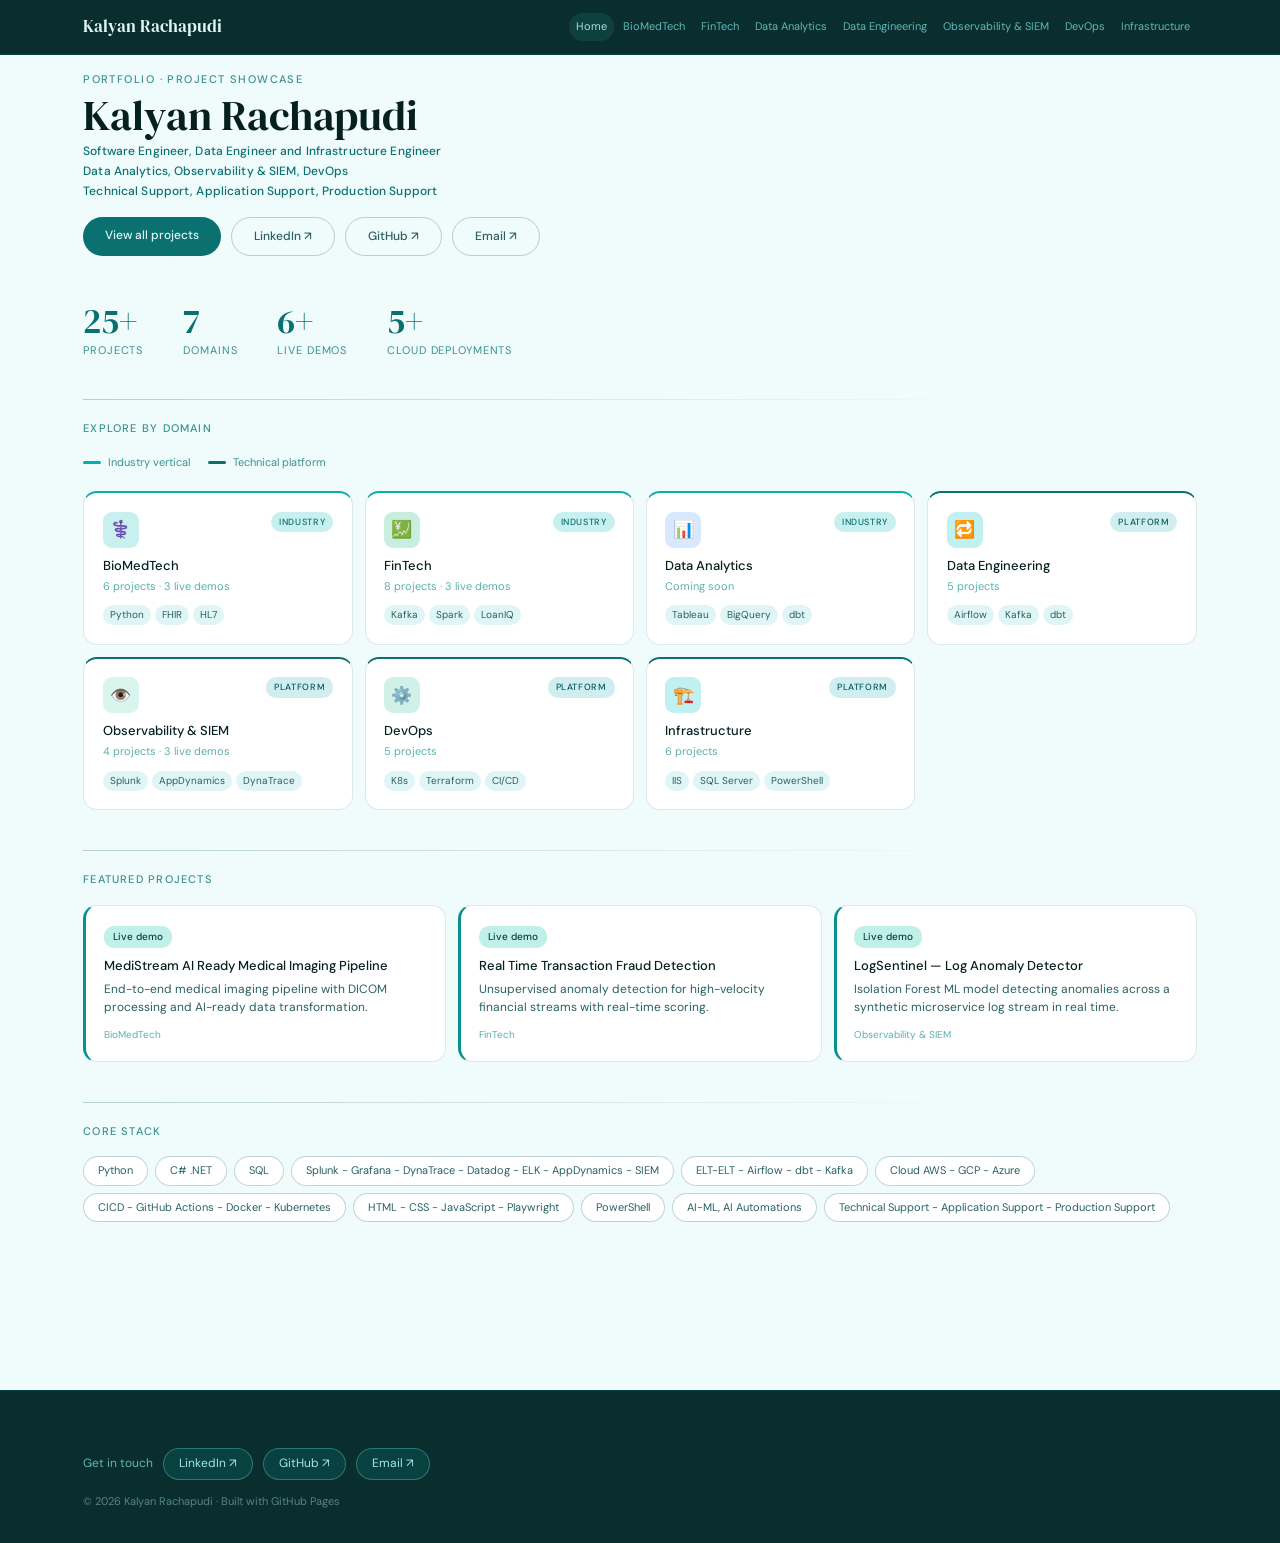
==== index.html @ 125d91e9 "ELT-ETL" ====
<!DOCTYPE html>
<html lang="en">
<head>
  <!-- Google tag (gtag.js) -->
  <script async src="https://www.googletagmanager.com/gtag/js?id=G-5QKVQ3EG20"></script>
  <script>
    window.dataLayer = window.dataLayer || [];
    function gtag(){dataLayer.push(arguments);}
    gtag('js', new Date());
    gtag('config', 'G-5QKVQ3EG20');
  </script>
  <meta charset="UTF-8" />
  <meta name="viewport" content="width=device-width, initial-scale=1.0" />
  <title>Kalyan Rachapudi — Project Portfolio</title>
  <link rel="preconnect" href="https://fonts.googleapis.com" />
  <link rel="preconnect" href="https://fonts.gstatic.com" crossorigin />
  <link rel="stylesheet" href="https://fonts.googleapis.com/css2?family=DM+Serif+Display:ital@0;1&family=DM+Sans:opsz,wght@9..40,300;9..40,400;9..40,500&display=swap" />
  <link rel="stylesheet" href="style.css" />
  <style>
    /* 7-card grid: 3 top row, 4 bottom — or auto-fit for responsiveness */
    .domains-grid {
      grid-template-columns: repeat(4, 1fr);
    }
    @media (max-width: 860px) {
      .domains-grid { grid-template-columns: repeat(2, 1fr); }
    }
    @media (max-width: 480px) {
      .domains-grid { grid-template-columns: 1fr; }
    }
  </style>
</head>
<body>

<script src="nav.js"></script>

<main class="page">
<div class="container">

  <!-- HERO -->
  <section class="hero">
    <p class="eyebrow">Portfolio · Project Showcase</p>
    <h1 class="hero-name">Kalyan Rachapudi</h1>
    <p class="hero-sub">Software Engineer, Data Engineer and Infrastructure Engineer</p>
    <p class="hero-sub">Data Analytics, Observability & SIEM, DevOps</p>
    <p class="hero-sub">Technical Support, Application Support, Production Support</p>
    <div class="hero-actions">
      <a href="#domains" class="btn btn-primary">View all projects</a>
      <a href="https://www.linkedin.com/in/kr369/" target="_blank" class="btn btn-ghost">LinkedIn ↗</a>
      <a href="https://github.com/kcrachapudi"    target="_blank" class="btn btn-ghost">GitHub ↗</a>
      <a href="mailto:kcrachapudi@gmail.com"        class="btn btn-ghost">Email ↗</a>
    </div>
  </section>

  <!-- STATS -->
  <div class="stats-row">
    <div class="stat"><div class="stat-num">25+</div><div class="stat-label">Projects</div></div>
    <div class="stat"><div class="stat-num">7</div><div class="stat-label">Domains</div></div>
    <div class="stat"><div class="stat-num">6+</div><div class="stat-label">Live Demos</div></div>
    <div class="stat"><div class="stat-num">5+</div><div class="stat-label">Cloud Deployments</div></div>
  </div>

  <hr class="divider" />

  <!-- DOMAIN CARDS -->
  <section id="domains">
    <p class="section-label">Explore by domain</p>
    <div class="legend">
      <div class="legend-item"><div class="legend-line" style="background:var(--ind-border);"></div>Industry vertical</div>
      <div class="legend-item"><div class="legend-line" style="background:var(--plt-border);"></div>Technical platform</div>
    </div>

    <div class="domains-grid">

      <a href="biomedtech.html" class="domain-card industry">
        <div class="dc-top"><div class="dc-icon c1">⚕️</div><span class="dc-type industry">Industry</span></div>
        <p class="dc-name">BioMedTech</p>
        <p class="dc-meta">6 projects · 3 live demos</p>
        <div class="dc-tags"><span class="dc-tag">Python</span><span class="dc-tag">FHIR</span><span class="dc-tag">HL7</span></div>
      </a>

      <a href="fintech.html" class="domain-card industry">
        <div class="dc-top"><div class="dc-icon c2">💹</div><span class="dc-type industry">Industry</span></div>
        <p class="dc-name">FinTech</p>
        <p class="dc-meta">8 projects · 3 live demos</p>
        <div class="dc-tags"><span class="dc-tag">Kafka</span><span class="dc-tag">Spark</span><span class="dc-tag">LoanIQ</span></div>
      </a>

      <a href="data-analytics.html" class="domain-card industry">
        <div class="dc-top"><div class="dc-icon c3">📊</div><span class="dc-type industry">Industry</span></div>
        <p class="dc-name">Data Analytics</p>
        <p class="dc-meta">Coming soon</p>
        <div class="dc-tags"><span class="dc-tag">Tableau</span><span class="dc-tag">BigQuery</span><span class="dc-tag">dbt</span></div>
      </a>

      <a href="data-engineering.html" class="domain-card platform">
        <div class="dc-top"><div class="dc-icon c4">🔁</div><span class="dc-type platform">Platform</span></div>
        <p class="dc-name">Data Engineering</p>
        <p class="dc-meta">5 projects</p>
        <div class="dc-tags"><span class="dc-tag">Airflow</span><span class="dc-tag">Kafka</span><span class="dc-tag">dbt</span></div>
      </a>

      <a href="observability.html" class="domain-card platform">
        <div class="dc-top"><div class="dc-icon c5">👁️</div><span class="dc-type platform">Platform</span></div>
        <p class="dc-name">Observability &amp; SIEM</p>
        <p class="dc-meta">4 projects · 3 live demos</p>
        <div class="dc-tags"><span class="dc-tag">Splunk</span><span class="dc-tag">AppDynamics</span><span class="dc-tag">DynaTrace</span></div>
      </a>

      <a href="devops.html" class="domain-card platform">
        <div class="dc-top"><div class="dc-icon c6">⚙️</div><span class="dc-type platform">Platform</span></div>
        <p class="dc-name">DevOps</p>
        <p class="dc-meta">5 projects</p>
        <div class="dc-tags"><span class="dc-tag">K8s</span><span class="dc-tag">Terraform</span><span class="dc-tag">CI/CD</span></div>
      </a>

      <a href="infrastructure.html" class="domain-card platform">
        <div class="dc-top"><div class="dc-icon c4">🏗️</div><span class="dc-type platform">Platform</span></div>
        <p class="dc-name">Infrastructure</p>
        <p class="dc-meta">6 projects</p>
        <div class="dc-tags"><span class="dc-tag">IIS</span><span class="dc-tag">SQL Server</span><span class="dc-tag">PowerShell</span></div>
      </a>

    </div>
  </section>

  <hr class="divider" />

  <!-- FEATURED PROJECTS -->
  <section>
    <p class="section-label">Featured projects</p>
    <div class="highlights-grid">

      <div class="hl-card">
        <span class="hl-badge live">Live demo</span>
        <p class="hl-title">MediStream AI Ready Medical Imaging Pipeline</p>
        <p class="hl-desc">End-to-end medical imaging pipeline with DICOM processing and AI-ready data transformation.</p>
        <p class="hl-domain">BioMedTech</p>
      </div>

      <div class="hl-card">
        <span class="hl-badge live">Live demo</span>
        <p class="hl-title">Real Time Transaction Fraud Detection</p>
        <p class="hl-desc">Unsupervised anomaly detection for high-velocity financial streams with real-time scoring.</p>
        <p class="hl-domain">FinTech</p>
      </div>

      <div class="hl-card">
        <span class="hl-badge live">Live demo</span>
        <p class="hl-title">LogSentinel — Log Anomaly Detector</p>
        <p class="hl-desc">Isolation Forest ML model detecting anomalies across a synthetic microservice log stream in real time.</p>
        <p class="hl-domain">Observability & SIEM</p>
      </div>

    </div>
  </section>

  <hr class="divider" />

  <!-- CORE STACK -->
  <section>
    <p class="section-label">Core stack</p>
    <div class="tools-bar">
      <span class="tool-pill">Python</span>
      <span class="tool-pill">C# .NET</span>
      <span class="tool-pill">SQL</span>
      <span class="tool-pill">Splunk - Grafana - DynaTrace - Datadog - ELK - AppDynamics - SIEM</span>
      <span class="tool-pill">ELT-ELT - Airflow - dbt - Kafka</span>
      <span class="tool-pill">Cloud AWS - GCP - Azure</span>
      <span class="tool-pill">CICD - GitHub Actions - Docker - Kubernetes</span>
      <span class="tool-pill">HTML - CSS - JavaScript - Playwright</span>
      <span class="tool-pill">PowerShell</span>
      <span class="tool-pill">AI-ML, AI Automations</span>
      <span class="tool-pill">Technical Support - Application Support - Production Support</span>
    </div>
  </section>

</div>
</main>

<script src="footer.js"></script>
</body>
</html>
---- style.css ----
/* ── Reset & Base ── */
*, *::before, *::after { box-sizing: border-box; margin: 0; padding: 0; }

:root {
  /* Page surfaces */
  --bg:            #f0fbfb;
  --bg-secondary:  #e0f5f5;
  --bg-tertiary:   #c8eeee;
  --bg-card:       #ffffff;

  /* Nav */
  --nav-bg:        #0a2e2e;
  --nav-text:      #e0f5f5;
  --nav-muted:     #5fb8b8;
  --nav-active-bg: #0f4040;
  --nav-active:    #a0e0e0;

  /* Text */
  --text-primary:   #062020;
  --text-secondary: #2a6060;
  --text-muted:     #3a9090;
  --text-faint:     #5ab0b0;

  /* Accent — turquoise */
  --accent:         #0a7070;
  --accent-mid:     #0a9090;
  --accent-light:   #c8f0f0;
  --accent-lighter: #e0f8f8;

  /* Industry top-border (brighter teal) */
  --ind-border:     #0aadad;
  /* Platform top-border (deeper teal) */
  --plt-border:     #0a7070;

  /* Borders */
  --border:         rgba(10,80,80,0.13);
  --border-md:      rgba(10,80,80,0.25);
  --border-accent:  rgba(10,144,144,0.4);

  /* Semantic badge palettes */
  --badge-live-bg:  #c0f0e8;  --badge-live-text:  #054040;
  --badge-arch-bg:  #d8e8ff;  --badge-arch-text:  #1a3080;
  --badge-infra-bg: #faeeda;  --badge-infra-text: #6b3a00;
  --badge-gh-bg:    #e8d8ff;  --badge-gh-text:    #4a1a90;
  --badge-pdf-bg:   #fde8e0;  --badge-pdf-text:   #7a2a10;
  --badge-diag-bg:  #d8f0fa;  --badge-diag-text:  #0a4060;

  --radius-sm:  6px;
  --radius-md:  10px;
  --radius-lg:  14px;
  --shadow-sm:  0 1px 4px rgba(10,80,80,0.10);
  --shadow-md:  0 4px 16px rgba(10,80,80,0.13);
}

html { scroll-behavior: smooth; }

body {
  font-family: 'DM Sans', sans-serif;
  background: var(--bg);
  color: var(--text-primary);
  font-size: 15px;
  line-height: 1.6;
  -webkit-font-smoothing: antialiased;
}

a { color: inherit; text-decoration: none; }
img { max-width: 100%; display: block; }

/* ── Layout ── */
.container { max-width: min(1200px, 92%); margin: 0 auto; padding: 0 2rem; }

/* ── Navigation ── */
nav {
  position: sticky;
  top: 0;
  z-index: 100;
  background: var(--nav-bg);
  border-bottom: 1px solid rgba(10,200,200,0.12);
}

.nav-inner {
  max-width: min(1200px, 92%);  
  margin: 0 auto;
  padding: 0 2rem;
  height: 54px;
  display: flex;
  align-items: center;
  justify-content: space-between;
  gap: 1rem;
}


.nav-links a {
  ...
}

.nav-logo {
  font-family: 'DM Serif Display', serif;
  font-size: 17px;
  font-weight: 400;
  color: var(--nav-text);
  white-space: nowrap;
  flex-shrink: 0;
}

.nav-links { display: flex; align-items: center; gap: 2px; flex-wrap: wrap; }

.nav-links a {
  font-size: 11px;
  padding: 5px 7px;
  color: var(--nav-muted);
  border-radius: 20px;
  transition: all 0.15s;
  white-space: nowrap;
}

.nav-links a:hover { color: var(--nav-text); background: rgba(255,255,255,0.07); }
.nav-links a.active { color: var(--nav-active); background: var(--nav-active-bg); }

/* ── Page wrapper ── */
.page { padding: 1rem 0 4rem; animation: fadeUp 0.4s ease both; }
@keyframes fadeUp {
  from { opacity: 0; transform: translateY(14px); }
  to   { opacity: 1; transform: translateY(0); }
}

/* ── Hero ── */
.hero { margin-bottom: 3rem; }

.eyebrow {
  font-size: 11px;
  font-weight: 500;
  letter-spacing: 0.13em;
  text-transform: uppercase;
  color: var(--text-muted);
  margin-bottom: 4px;
}

.hero-name {
  font-family: 'DM Serif Display', serif;
  font-size: 42px;
  font-weight: 400;
  line-height: 1.08;
  color: var(--text-primary);
  margin-bottom: 4px;
}
.hero-name em { font-style: italic; color: var(--accent); }

.hero-tagline {
  font-size: 16px;
  font-weight: 300;
  color: var(--text-secondary);
  max-width: 560px;
  margin-bottom: 14px;
  line-height: 1.65;
}

.hero-bio {
  font-size: 14px;
  color: var(--text-secondary);
  max-width: 560px;
  line-height: 1.8;
  margin-bottom: 22px;
}

.hero-actions { display: flex; gap: 10px; flex-wrap: wrap; margin-top: 15px;}

.btn {
  font-family: 'DM Sans', sans-serif;
  font-size: 12px;
  font-weight: 500;
  padding: 9px 22px;
  border-radius: 20px;
  border: none;
  cursor: pointer;
  transition: all 0.15s;
  display: inline-block;
}
.btn-primary { background: var(--accent); color: #e0f8f8; }
.btn-primary:hover { background: #0a8080; }
.btn-ghost {
  background: transparent;
  color: var(--text-secondary);
  border: 0.5px solid var(--border-md);
}
.btn-ghost:hover { background: var(--bg-secondary); color: var(--text-primary); }

/* ── Divider ── */
.divider {
  height: 1px;
  background: linear-gradient(90deg, var(--border-md) 0%, transparent 80%);
  border: none;
  margin: 1.25rem 0;
}

/* ── Stats ── */
.stats-row { display: flex; gap: 2.5rem; margin-bottom: 2.5rem; flex-wrap: wrap; }
.stat-num {
  font-family: 'DM Serif Display', serif;
  font-size: 34px;
  color: var(--accent);
  line-height: 1;
}
.stat-label {
  font-size: 11px;
  color: var(--text-muted);
  margin-top: 4px;
  text-transform: uppercase;
  letter-spacing: 0.08em;
}

/* ── Section label ── */
.section-label {
  font-size: 11px;
  font-weight: 500;
  letter-spacing: 0.11em;
  text-transform: uppercase;
  color: var(--text-muted);
  margin-bottom: 1rem;
}

/* ── Legend ── */
.legend { display: flex; gap: 18px; margin-bottom: 1.25rem; flex-wrap: wrap; }
.legend-item { display: flex; align-items: center; gap: 7px; font-size: 11px; color: var(--text-muted); }
.legend-line { width: 18px; height: 2.5px; border-radius: 2px; flex-shrink: 0; }

/* ── Domain Cards Grid ── */
.domains-grid {
  display: grid;
  grid-template-columns: repeat(3, 1fr);
  gap: 12px;
  margin-bottom: 2.5rem;
}

.domain-card {
  background: var(--bg-card);
  border: 0.5px solid var(--border);
  border-radius: var(--radius-lg);
  padding: 1.15rem;
  cursor: pointer;
  transition: border-color 0.2s, transform 0.15s, box-shadow 0.2s;
  display: block;
  color: inherit;
}
.domain-card:hover {
  border-color: var(--border-accent);
  transform: translateY(-2px);
  box-shadow: var(--shadow-md);
}
.domain-card.industry { border-top: 2.5px solid var(--ind-border); }
.domain-card.platform { border-top: 2.5px solid var(--plt-border); }

.dc-top { display: flex; justify-content: space-between; align-items: flex-start; margin-bottom: 10px; }

.dc-icon {
  width: 36px; height: 36px;
  border-radius: 9px;
  display: flex; align-items: center; justify-content: center;
  font-size: 17px; flex-shrink: 0;
}
.dc-icon.c1 { background: #c8f0ee; }
.dc-icon.c2 { background: #c8eedd; }
.dc-icon.c3 { background: #d8e8ff; }
.dc-icon.c4 { background: #c0f0f0; }
.dc-icon.c5 { background: #d8f5ee; }
.dc-icon.c6 { background: #d0f0e8; }

.dc-type {
  font-size: 9px; font-weight: 500;
  letter-spacing: 0.07em; text-transform: uppercase;
  padding: 3px 8px; border-radius: 10px;
}
.dc-type.industry { background: var(--accent-light); color: var(--accent); }
.dc-type.platform { background: #d0eef0; color: #065858; }

.dc-name { font-size: 13px; font-weight: 500; color: var(--text-primary); margin-bottom: 3px; line-height: 1.3; }
.dc-meta { font-size: 11px; color: var(--text-faint); margin-bottom: 10px; }
.dc-tags { display: flex; flex-wrap: wrap; gap: 4px; }
.dc-tag { font-size: 10px; padding: 2px 7px; border-radius: 10px; background: var(--bg-secondary); color: var(--text-secondary); }

/* ── Featured / Highlight Cards ── */
.highlights-grid { display: grid; grid-template-columns: repeat(3, 1fr); gap: 12px; margin-bottom: 2.5rem; }

.hl-card {
  background: var(--bg-card);
  border-radius: var(--radius-lg);
  padding: 1.1rem;
  border: 0.5px solid var(--border);
  border-left: 3px solid var(--accent-mid);
  transition: box-shadow 0.2s, transform 0.15s;
}
.hl-card:hover { box-shadow: var(--shadow-sm); transform: translateY(-1px); }

.hl-badge {
  font-size: 10px; font-weight: 500;
  padding: 3px 9px; border-radius: 10px;
  display: inline-block; margin-bottom: 9px;
}
.hl-badge.live  { background: var(--badge-live-bg);  color: var(--badge-live-text); }
.hl-badge.arch  { background: var(--badge-arch-bg);  color: var(--badge-arch-text); }
.hl-badge.infra { background: var(--badge-infra-bg); color: var(--badge-infra-text); }
.hl-badge.diagram { background: var(--badge-diag-bg); color: var(--badge-diag-text); }

.hl-title { font-size: 13px; font-weight: 500; color: var(--text-primary); margin-bottom: 5px; line-height: 1.35; }
.hl-desc  { font-size: 12px; color: var(--text-secondary); margin-bottom: 10px; line-height: 1.55; }
.hl-domain { font-size: 10px; color: var(--text-faint); }

/* ── Tools Bar ── */
.tools-bar { display: flex; flex-wrap: wrap; gap: 7px; margin-bottom: 2.5rem; }
.tool-pill {
  font-size: 11px; padding: 5px 14px;
  border-radius: 20px;
  border: 0.5px solid var(--border-md);
  color: var(--text-secondary);
  background: var(--bg-card);
  transition: all 0.15s;
}
.tool-pill:hover { background: var(--accent-light); color: var(--accent); border-color: var(--accent-mid); }

/* ── Contact Footer ── */
.contact-row {
  display: flex; align-items: center; gap: 10px;
  padding-top: 1.5rem;
  border-top: 0.5px solid var(--border);
  flex-wrap: wrap;
}
.contact-label { font-size: 12px; color: var(--text-faint); }
.contact-link {
  font-size: 12px;
  color: var(--accent);
  padding: 5px 15px;
  border-radius: 20px;
  border: 0.5px solid var(--border-accent);
  background: var(--accent-light);
  transition: all 0.15s;
}
.contact-link:hover { background: var(--bg-tertiary); }

/* ── Domain Page Header ── */
.domain-header { margin-bottom: 0.75rem; }

.domain-title {
  font-family: 'DM Serif Display', serif;
  font-size: 36px; font-weight: 400;
  color: var(--text-primary);
  margin-bottom: 4px;
}

.domain-desc {
  font-size: 14px; color: var(--text-secondary);
  max-width: 560px; line-height: 1.75;
}

/* ── Project Cards Grid ── */
.projects-grid {
  display: grid;
  grid-template-columns: repeat(auto-fit, minmax(200px, 1fr));
  gap: 12px;
  margin-bottom: 2rem;
}

.project-card {
  background: var(--bg-card);
  border: 0.5px solid var(--border);
  border-radius: var(--radius-lg);
  padding: 1rem 1.1rem;
  transition: border-color 0.2s, transform 0.15s, box-shadow 0.2s;
  display: block;
  color: inherit;
}
.project-card:hover {
  border-color: var(--border-md);
  transform: translateY(-1px);
  box-shadow: var(--shadow-sm);
}
.project-card.linked:hover { border-color: var(--accent-mid); }

.card-top { display: flex; justify-content: space-between; align-items: flex-start; margin-bottom: 10px; }

.card-icon {
  width: 32px; height: 32px; border-radius: 8px;
  display: flex; align-items: center; justify-content: center;
  font-size: 15px; flex-shrink: 0;
}
.card-icon.c1 { background: #c8f0ee; }
.card-icon.c2 { background: #c8eedd; }
.card-icon.c3 { background: #d0f0f8; }
.card-icon.c4 { background: #faeeda; }
.card-icon.c5 { background: #fde8e0; }
.card-icon.c6 { background: #e8d8ff; }

.link-badge    { font-size: 10px; font-weight: 500; padding: 3px 8px; border-radius: 10px; background: var(--badge-live-bg);  color: var(--badge-live-text);  white-space: nowrap; }
.github-badge  { font-size: 10px; font-weight: 500; padding: 3px 8px; border-radius: 10px; background: var(--badge-gh-bg);   color: var(--badge-gh-text);   white-space: nowrap; }
.diagram-badge { font-size: 10px; font-weight: 500; padding: 3px 8px; border-radius: 10px; background: var(--badge-diag-bg); color: var(--badge-diag-text); white-space: nowrap; }
.pdf-badge     { font-size: 10px; font-weight: 500; padding: 3px 8px; border-radius: 10px; background: var(--badge-pdf-bg);  color: var(--badge-pdf-text);  white-space: nowrap; }

.card-name { font-size: 13px; font-weight: 500; color: var(--text-primary); margin-bottom: 5px; line-height: 1.3; }
.card-desc { font-size: 12px; color: var(--text-secondary); margin-bottom: 10px; line-height: 1.55; }

.tag-row { display: flex; flex-wrap: wrap; gap: 5px; }
.tag { font-size: 10px; padding: 2px 7px; border-radius: 10px; background: var(--bg-secondary); color: var(--text-secondary); border: 0.5px solid var(--border); }

/* ── Project Detail Cards ── */
.proj-cards-grid {
  display: grid;
  grid-template-columns: repeat(3, minmax(0, 1fr));
  gap: 14px;
  margin-bottom: 2rem;
}

.proj-detail-card {
  background: var(--bg-card);
  border: 0.5px solid var(--border);
  border-top: 2.5px solid var(--ind-border);
  border-radius: var(--radius-lg);
  display: flex;
  flex-direction: column;
  transition: border-color 0.2s, transform 0.15s, box-shadow 0.2s;
}
.proj-detail-card:hover {
  border-color: var(--border-accent);
  border-top-color: var(--accent-mid);
  transform: translateY(-2px);
  box-shadow: var(--shadow-md);
}

.proj-card-header {
  padding: 1rem 1.15rem 0.75rem;
  border-bottom: 0.5px solid var(--border);
}
.proj-card-title {
  font-size: 13px;
  font-weight: 500;
  color: var(--text-primary);
  line-height: 1.35;
  margin-bottom: 5px;
}
.proj-card-summary {
  font-size: 12px;
  color: var(--text-secondary);
  line-height: 1.6;
}

.proj-card-body {
  padding: 0.75rem 1.15rem;
  flex: 1;
}
.proj-card-body ul {
  list-style: none;
  display: flex;
  flex-direction: column;
  gap: 6px;
}
.proj-card-body ul li {
  font-size: 11.5px;
  color: var(--text-secondary);
  line-height: 1.55;
  padding-left: 14px;
  position: relative;
}
.proj-card-body ul li::before {
  content: '·';
  position: absolute;
  left: 0;
  color: var(--accent-mid);
  font-size: 14px;
  line-height: 1.4;
}

.proj-card-footer {
  padding: 0.65rem 1.15rem 0.9rem;
  border-top: 0.5px solid var(--border);
}
.proj-card-footer .tag-row { flex-wrap: wrap; }

/* ── Demo Detail Cards (Live Demos) ── */
.demo-cards-grid {
  display: grid;
  grid-template-columns: repeat(3, minmax(0, 1fr));
  gap: 14px;
  margin-bottom: 2rem;
}

.demo-detail-card {
  background: var(--bg-card);
  border: 0.5px solid var(--border);
  border-top: 2.5px solid var(--accent-mid);
  border-radius: var(--radius-lg);
  display: flex;
  flex-direction: column;
  color: inherit;
  transition: border-color 0.2s, transform 0.15s, box-shadow 0.2s;
}
.demo-detail-card:hover {
  border-color: var(--accent-mid);
  transform: translateY(-2px);
  box-shadow: var(--shadow-md);
}

.demo-card-header {
  padding: 1rem 1.15rem 0.75rem;
  border-bottom: 0.5px solid var(--border);
}
.demo-card-top {
  display: flex;
  justify-content: space-between;
  align-items: flex-start;
  gap: 8px;
  margin-bottom: 7px;
}
.demo-card-title {
  font-size: 13px;
  font-weight: 500;
  color: var(--text-primary);
  line-height: 1.35;
  flex: 1;
}
.demo-live-badge {
  font-size: 10px;
  font-weight: 500;
  padding: 4px 10px;
  border-radius: 10px;
  background: var(--accent);
  color: #e0f8f8;
  white-space: nowrap;
  flex-shrink: 0;
}
.demo-detail-card:hover .demo-live-badge {
  background: #0a8080;
}
.demo-card-summary {
  font-size: 12px;
  color: var(--text-secondary);
  line-height: 1.6;
}

.demo-card-body {
  padding: 0.75rem 1.15rem;
  flex: 1;
}
.demo-card-body ul {
  list-style: none;
  display: flex;
  flex-direction: column;
  gap: 6px;
}
.demo-card-body ul li {
  font-size: 11.5px;
  color: var(--text-secondary);
  line-height: 1.55;
  padding-left: 14px;
  position: relative;
}
.demo-card-body ul li::before {
  content: '·';
  position: absolute;
  left: 0;
  color: var(--accent);
  font-size: 14px;
  line-height: 1.4;
}

.demo-card-footer {
  padding: 0.65rem 1.15rem 0.9rem;
  border-top: 0.5px solid var(--border);
}
.demo-card-footer .tag-row { flex-wrap: wrap; }

/* ── Architecture Row ── */
.arch-list { display: flex; flex-direction: column; gap: 10px; margin-bottom: 2rem; }

.arch-card {
  background: var(--bg-secondary);
  border-radius: var(--radius-md);
  padding: 1rem 1.25rem;
  display: flex; align-items: center; gap: 14px;
  border: 0.5px solid var(--border);
  transition: box-shadow 0.2s, transform 0.15s;
}
.arch-card:hover { box-shadow: var(--shadow-sm); transform: translateY(-1px); }

.arch-icon { font-size: 20px; flex-shrink: 0; }
.arch-body { flex: 1; }
.arch-title { font-size: 13px; font-weight: 500; color: var(--text-primary); margin-bottom: 3px; }
.arch-sub   { font-size: 12px; color: var(--text-secondary); line-height: 1.5; }

/* ── Back link ── */
.back-link {
  display: inline-flex; align-items: center; gap: 6px;
  font-size: 12px; color: var(--text-muted);
  margin-bottom: 0.75rem; transition: color 0.15s;
}
.back-link:hover { color: var(--accent); }

/* ── Responsive ── */
@media (max-width: 680px) {
  .domains-grid    { grid-template-columns: repeat(2, 1fr); }
  .highlights-grid { grid-template-columns: 1fr; }
  .hero-name       { font-size: 30px; }
  .nav-links a     { font-size: 11px; padding: 4px 7px; }
}
@media (max-width: 600px) {
  .proj-cards-grid { grid-template-columns: 1fr; }
  .demo-cards-grid { grid-template-columns: 1fr; }
}
@media (max-width: 420px) {
  .domains-grid { grid-template-columns: 1fr; }
}

/* ── Footer ── */
footer {
  background: #0a2e2e;
  border-top: 1px solid rgba(10,200,200,0.15);
  padding: 2rem 0;
  margin-top: 4rem;
}
footer .contact-row {
  display: flex; align-items: center; gap: 10px;
  flex-wrap: wrap; margin-bottom: 0.85rem;
}
footer .contact-label { font-size: 12px; color: #5fb8b8; }
footer .contact-link {
  font-size: 12px; color: #a0e8e8;
  padding: 5px 15px; border-radius: 20px;
  border: 0.5px solid rgba(100,220,220,0.35);
  background: rgba(10,200,200,0.12);
  transition: all 0.15s;
}
footer .contact-link:hover { background: rgba(10,200,200,0.25); color: #c8f5f5; }
footer .footer-copy { font-size: 11px; color: rgba(160,220,220,0.5); margin-top: 0.25rem; }

/* ── Hero subtitle line ── */
.hero-sub {
  font-size: 12px;
  font-weight: 500;
  color: var(--accent);
  margin-bottom: 1px;
  letter-spacing: 0.01em;
}
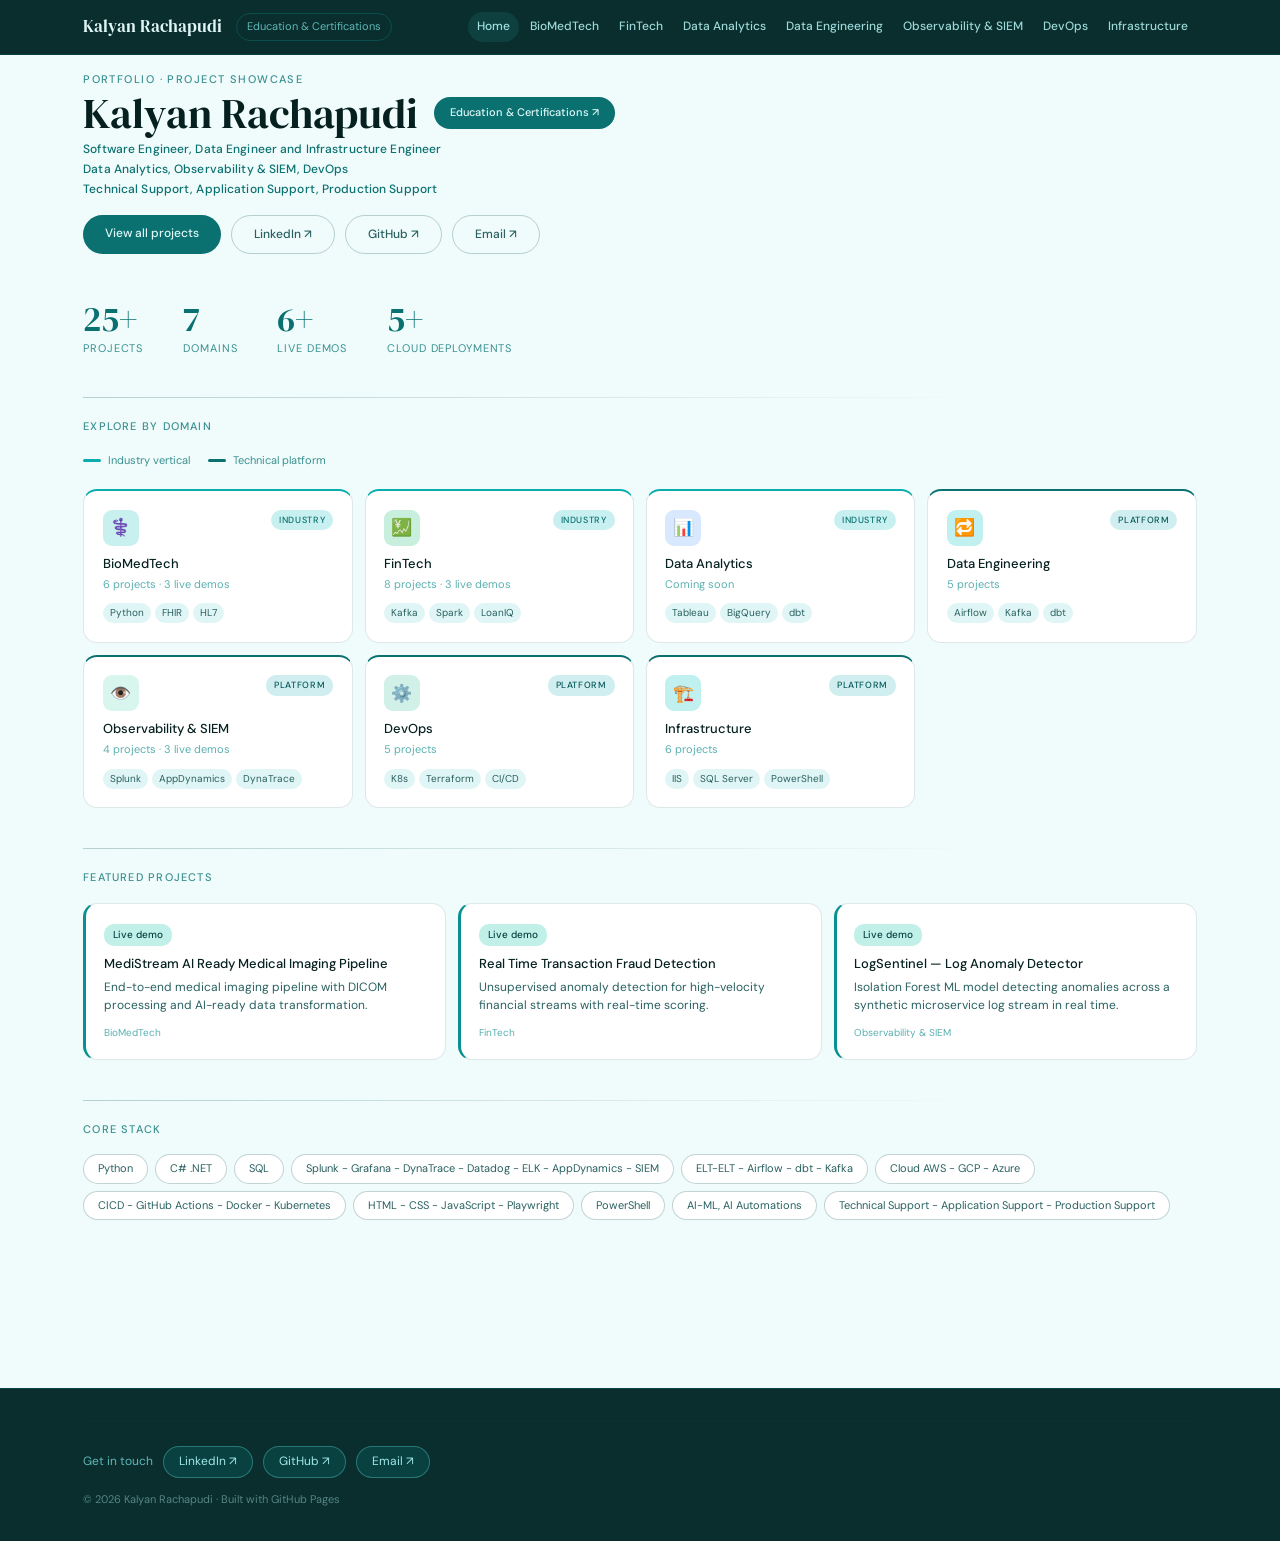
==== commit 27b4e2b5: "Add Education and other updates" ====
--- a/index.html
+++ b/index.html
@@ -17,7 +17,6 @@
   <link rel="stylesheet" href="https://fonts.googleapis.com/css2?family=DM+Serif+Display:ital@0;1&family=DM+Sans:opsz,wght@9..40,300;9..40,400;9..40,500&display=swap" />
   <link rel="stylesheet" href="style.css" />
   <style>
-    /* 7-card grid: 3 top row, 4 bottom — or auto-fit for responsiveness */
     .domains-grid {
       grid-template-columns: repeat(4, 1fr);
     }
@@ -26,6 +25,14 @@
     }
     @media (max-width: 480px) {
       .domains-grid { grid-template-columns: 1fr; }
+    }
+
+    .hero-name-row {
+      display: flex;
+      align-items: center;
+      gap: 16px;
+      flex-wrap: wrap;
+      margin-bottom: 4px;
     }
   </style>
 </head>
@@ -39,7 +46,10 @@
   <!-- HERO -->
   <section class="hero">
     <p class="eyebrow">Portfolio · Project Showcase</p>
-    <h1 class="hero-name">Kalyan Rachapudi</h1>
+    <div class="hero-name-row">
+      <h1 class="hero-name" style="margin-bottom:0;">Kalyan Rachapudi</h1>
+      <a href="education.html" class="btn btn-primary" style="font-size:11px; padding:7px 16px; margin-bottom: 0px;">Education &amp; Certifications ↗</a>
+    </div>
     <p class="hero-sub">Software Engineer, Data Engineer and Infrastructure Engineer</p>
     <p class="hero-sub">Data Analytics, Observability & SIEM, DevOps</p>
     <p class="hero-sub">Technical Support, Application Support, Production Support</p>
@@ -179,4 +189,4 @@
 
 <script src="footer.js"></script>
 </body>
-</html>+</html>
--- a/style.css
+++ b/style.css
@@ -80,7 +80,7 @@
 }
 
 .nav-inner {
-  max-width: min(1200px, 92%);  
+  max-width: min(1200px, 92%);
   margin: 0 auto;
   padding: 0 2rem;
   height: 54px;
@@ -90,9 +90,11 @@
   gap: 1rem;
 }
 
-
-.nav-links a {
-  ...
+.nav-left {
+  display: flex;
+  align-items: center;
+  gap: 14px;
+  flex-shrink: 0;
 }
 
 .nav-logo {
@@ -104,22 +106,45 @@
   flex-shrink: 0;
 }
 
+.nav-edu {
+  font-size: 11px;
+  font-weight: 400;
+  color: var(--nav-muted);
+  padding: 4px 10px;
+  border-radius: 20px;
+  border: 0.5px solid rgba(10,200,200,0.2);
+  white-space: nowrap;
+  transition: all 0.15s;
+}
+.nav-edu:hover {
+  color: var(--nav-text);
+  background: rgba(255,255,255,0.07);
+  border-color: rgba(10,200,200,0.4);
+}
+.nav-edu-active {
+  color: var(--nav-active);
+  background: var(--nav-active-bg);
+  border-color: transparent;
+}
+
 .nav-links { display: flex; align-items: center; gap: 2px; flex-wrap: wrap; }
 
 .nav-links a {
-  font-size: 11px;
-  padding: 5px 7px;
-  color: var(--nav-muted);
+  font-size: 12px;
+  font-weight: 500;
+  padding: 5px 9px;
+  color: #9dd8d8;
   border-radius: 20px;
   transition: all 0.15s;
   white-space: nowrap;
 }
 
-.nav-links a:hover { color: var(--nav-text); background: rgba(255,255,255,0.07); }
+.nav-links a:hover { color: #e0f5f5; background: rgba(255,255,255,0.09); }
 .nav-links a.active { color: var(--nav-active); background: var(--nav-active-bg); }
 
 /* ── Page wrapper ── */
 .page { padding: 1rem 0 4rem; animation: fadeUp 0.4s ease both; }
+
 @keyframes fadeUp {
   from { opacity: 0; transform: translateY(14px); }
   to   { opacity: 1; transform: translateY(0); }
@@ -134,7 +159,7 @@
   letter-spacing: 0.13em;
   text-transform: uppercase;
   color: var(--text-muted);
-  margin-bottom: 4px;
+  margin-bottom: 2px;
 }
 
 .hero-name {
@@ -145,6 +170,15 @@
   color: var(--text-primary);
   margin-bottom: 4px;
 }
+
+.hero-name-row {
+  display: flex;
+  align-items: flex-end;
+  gap: 10px;
+  flex-wrap: wrap;
+  margin-bottom: 4px;
+}
+
 .hero-name em { font-style: italic; color: var(--accent); }
 
 .hero-tagline {
@@ -164,7 +198,7 @@
   margin-bottom: 22px;
 }
 
-.hero-actions { display: flex; gap: 10px; flex-wrap: wrap; margin-top: 15px;}
+.hero-actions { display: flex; gap: 10px; flex-wrap: wrap; margin-top: 15px; }
 
 .btn {
   font-family: 'DM Sans', sans-serif;
@@ -526,9 +560,8 @@
   white-space: nowrap;
   flex-shrink: 0;
 }
-.demo-detail-card:hover .demo-live-badge {
-  background: #0a8080;
-}
+.demo-detail-card:hover .demo-live-badge { background: #0a8080; }
+
 .demo-card-summary {
   font-size: 12px;
   color: var(--text-secondary);
@@ -598,7 +631,7 @@
   .domains-grid    { grid-template-columns: repeat(2, 1fr); }
   .highlights-grid { grid-template-columns: 1fr; }
   .hero-name       { font-size: 30px; }
-  .nav-links a     { font-size: 11px; padding: 4px 7px; }
+  .nav-links a     { font-size: 11px; padding: 4px 6px; }
 }
 @media (max-width: 600px) {
   .proj-cards-grid { grid-template-columns: 1fr; }
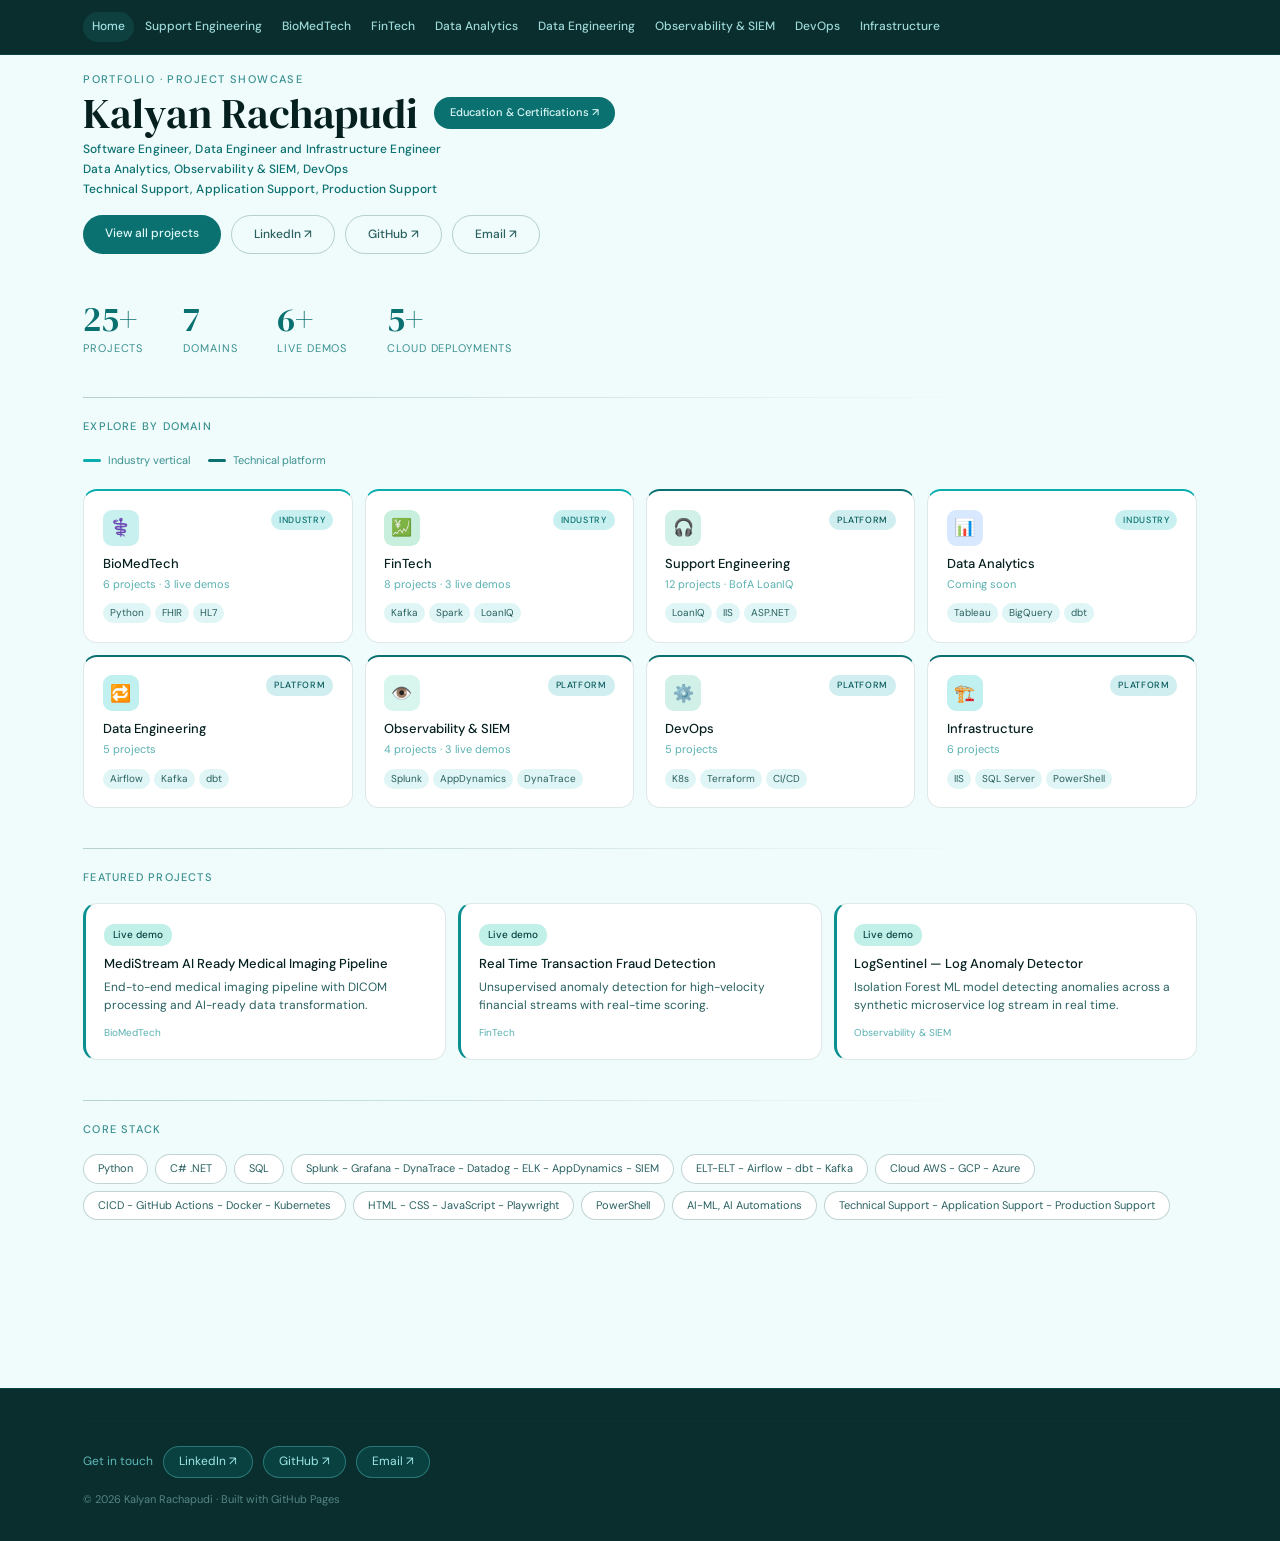
==== commit ab335861: "Added Support Engineering" ====
--- a/index.html
+++ b/index.html
@@ -95,6 +95,13 @@
         <div class="dc-tags"><span class="dc-tag">Kafka</span><span class="dc-tag">Spark</span><span class="dc-tag">LoanIQ</span></div>
       </a>
 
+      <a href="support-engineering.html" class="domain-card platform">
+        <div class="dc-top"><div class="dc-icon c6">🎧</div><span class="dc-type platform">Platform</span></div>
+        <p class="dc-name">Support Engineering</p>
+        <p class="dc-meta">12 projects · BofA LoanIQ</p>
+        <div class="dc-tags"><span class="dc-tag">LoanIQ</span><span class="dc-tag">IIS</span><span class="dc-tag">ASP.NET</span></div>
+      </a>
+
       <a href="data-analytics.html" class="domain-card industry">
         <div class="dc-top"><div class="dc-icon c3">📊</div><span class="dc-type industry">Industry</span></div>
         <p class="dc-name">Data Analytics</p>
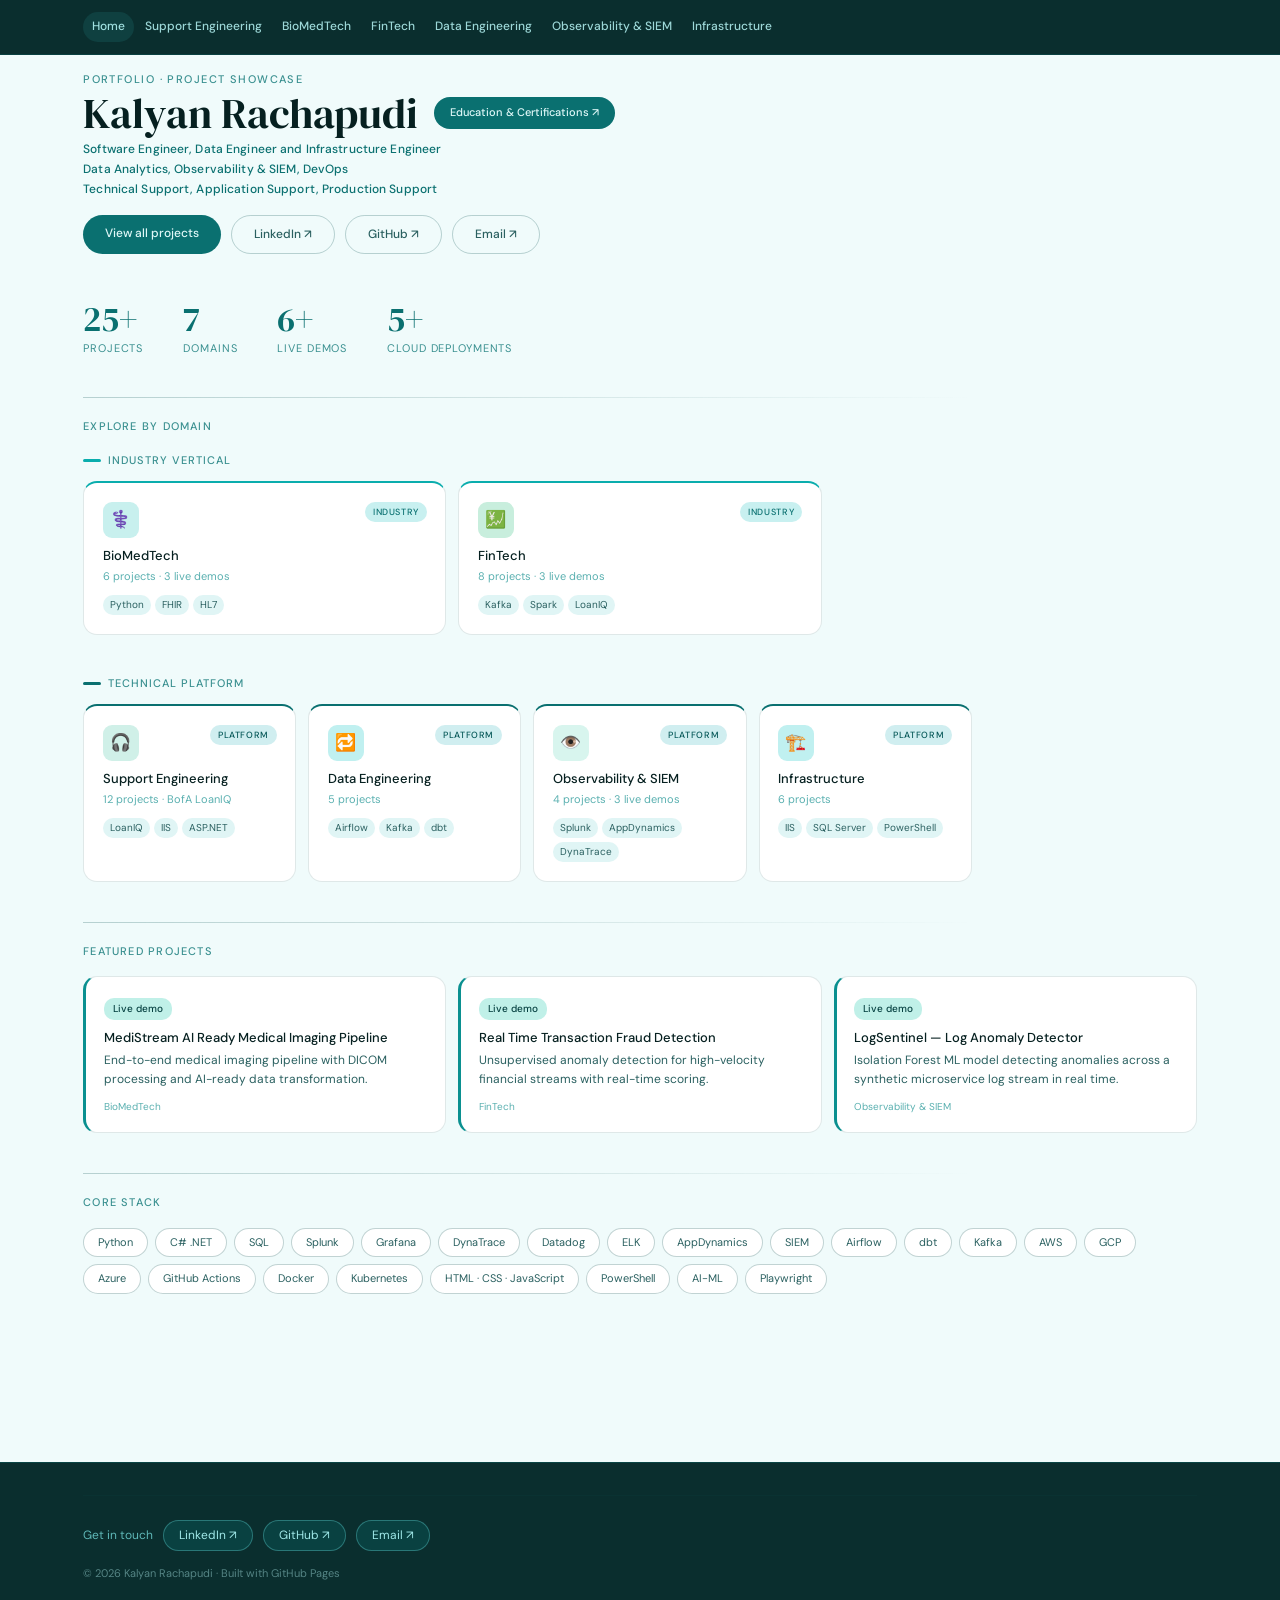
==== commit 098f0f24: "removed dataanal, devops, added featured to biomed" ====
--- a/index.html
+++ b/index.html
@@ -17,16 +17,6 @@
   <link rel="stylesheet" href="https://fonts.googleapis.com/css2?family=DM+Serif+Display:ital@0;1&family=DM+Sans:opsz,wght@9..40,300;9..40,400;9..40,500&display=swap" />
   <link rel="stylesheet" href="style.css" />
   <style>
-    .domains-grid {
-      grid-template-columns: repeat(4, 1fr);
-    }
-    @media (max-width: 860px) {
-      .domains-grid { grid-template-columns: repeat(2, 1fr); }
-    }
-    @media (max-width: 480px) {
-      .domains-grid { grid-template-columns: 1fr; }
-    }
-
     .hero-name-row {
       display: flex;
       align-items: center;
@@ -48,16 +38,16 @@
     <p class="eyebrow">Portfolio · Project Showcase</p>
     <div class="hero-name-row">
       <h1 class="hero-name" style="margin-bottom:0;">Kalyan Rachapudi</h1>
-      <a href="education.html" class="btn btn-primary" style="font-size:11px; padding:7px 16px; margin-bottom: 0px;">Education &amp; Certifications ↗</a>
+      <a href="education.html" class="btn btn-primary" style="font-size:11px; padding:7px 16px; margin-bottom:0px;">Education &amp; Certifications ↗</a>
     </div>
     <p class="hero-sub">Software Engineer, Data Engineer and Infrastructure Engineer</p>
-    <p class="hero-sub">Data Analytics, Observability & SIEM, DevOps</p>
+    <p class="hero-sub">Data Analytics, Observability &amp; SIEM, DevOps</p>
     <p class="hero-sub">Technical Support, Application Support, Production Support</p>
     <div class="hero-actions">
       <a href="#domains" class="btn btn-primary">View all projects</a>
       <a href="https://www.linkedin.com/in/kr369/" target="_blank" class="btn btn-ghost">LinkedIn ↗</a>
-      <a href="https://github.com/kcrachapudi"    target="_blank" class="btn btn-ghost">GitHub ↗</a>
-      <a href="mailto:kcrachapudi@gmail.com"        class="btn btn-ghost">Email ↗</a>
+      <a href="https://github.com/kcrachapudi" target="_blank" class="btn btn-ghost">GitHub ↗</a>
+      <a href="mailto:kcrachapudi@gmail.com" class="btn btn-ghost">Email ↗</a>
     </div>
   </section>
 
@@ -74,69 +64,59 @@
   <!-- DOMAIN CARDS -->
   <section id="domains">
     <p class="section-label">Explore by domain</p>
-    <div class="legend">
-      <div class="legend-item"><div class="legend-line" style="background:var(--ind-border);"></div>Industry vertical</div>
-      <div class="legend-item"><div class="legend-line" style="background:var(--plt-border);"></div>Technical platform</div>
-    </div>
 
-    <div class="domains-grid">
-
+    <!-- Industry vertical row -->
+    <p class="domains-row-label">
+      <span class="legend-line" style="background:var(--ind-border); display:inline-block; width:18px; height:2.5px; border-radius:2px; vertical-align:middle; margin-right:7px;"></span>
+      Industry vertical
+    </p>
+    <div class="domains-grid domains-grid--industry">
       <a href="biomedtech.html" class="domain-card industry">
         <div class="dc-top"><div class="dc-icon c1">⚕️</div><span class="dc-type industry">Industry</span></div>
         <p class="dc-name">BioMedTech</p>
         <p class="dc-meta">6 projects · 3 live demos</p>
         <div class="dc-tags"><span class="dc-tag">Python</span><span class="dc-tag">FHIR</span><span class="dc-tag">HL7</span></div>
       </a>
-
       <a href="fintech.html" class="domain-card industry">
         <div class="dc-top"><div class="dc-icon c2">💹</div><span class="dc-type industry">Industry</span></div>
         <p class="dc-name">FinTech</p>
         <p class="dc-meta">8 projects · 3 live demos</p>
         <div class="dc-tags"><span class="dc-tag">Kafka</span><span class="dc-tag">Spark</span><span class="dc-tag">LoanIQ</span></div>
       </a>
+    </div>
 
+    <div style="margin-top: 1.5rem;"></div>
+
+    <!-- Technical platform row -->
+    <p class="domains-row-label">
+      <span class="legend-line" style="background:var(--plt-border); display:inline-block; width:18px; height:2.5px; border-radius:2px; vertical-align:middle; margin-right:7px;"></span>
+      Technical platform
+    </p>
+    <div class="domains-grid domains-grid--platform">
       <a href="support-engineering.html" class="domain-card platform">
         <div class="dc-top"><div class="dc-icon c6">🎧</div><span class="dc-type platform">Platform</span></div>
         <p class="dc-name">Support Engineering</p>
         <p class="dc-meta">12 projects · BofA LoanIQ</p>
         <div class="dc-tags"><span class="dc-tag">LoanIQ</span><span class="dc-tag">IIS</span><span class="dc-tag">ASP.NET</span></div>
       </a>
-
-      <a href="data-analytics.html" class="domain-card industry">
-        <div class="dc-top"><div class="dc-icon c3">📊</div><span class="dc-type industry">Industry</span></div>
-        <p class="dc-name">Data Analytics</p>
-        <p class="dc-meta">Coming soon</p>
-        <div class="dc-tags"><span class="dc-tag">Tableau</span><span class="dc-tag">BigQuery</span><span class="dc-tag">dbt</span></div>
-      </a>
-
       <a href="data-engineering.html" class="domain-card platform">
         <div class="dc-top"><div class="dc-icon c4">🔁</div><span class="dc-type platform">Platform</span></div>
         <p class="dc-name">Data Engineering</p>
         <p class="dc-meta">5 projects</p>
         <div class="dc-tags"><span class="dc-tag">Airflow</span><span class="dc-tag">Kafka</span><span class="dc-tag">dbt</span></div>
       </a>
-
       <a href="observability.html" class="domain-card platform">
         <div class="dc-top"><div class="dc-icon c5">👁️</div><span class="dc-type platform">Platform</span></div>
         <p class="dc-name">Observability &amp; SIEM</p>
         <p class="dc-meta">4 projects · 3 live demos</p>
         <div class="dc-tags"><span class="dc-tag">Splunk</span><span class="dc-tag">AppDynamics</span><span class="dc-tag">DynaTrace</span></div>
       </a>
-
-      <a href="devops.html" class="domain-card platform">
-        <div class="dc-top"><div class="dc-icon c6">⚙️</div><span class="dc-type platform">Platform</span></div>
-        <p class="dc-name">DevOps</p>
-        <p class="dc-meta">5 projects</p>
-        <div class="dc-tags"><span class="dc-tag">K8s</span><span class="dc-tag">Terraform</span><span class="dc-tag">CI/CD</span></div>
-      </a>
-
       <a href="infrastructure.html" class="domain-card platform">
         <div class="dc-top"><div class="dc-icon c4">🏗️</div><span class="dc-type platform">Platform</span></div>
         <p class="dc-name">Infrastructure</p>
         <p class="dc-meta">6 projects</p>
         <div class="dc-tags"><span class="dc-tag">IIS</span><span class="dc-tag">SQL Server</span><span class="dc-tag">PowerShell</span></div>
       </a>
-
     </div>
   </section>
 
@@ -146,28 +126,24 @@
   <section>
     <p class="section-label">Featured projects</p>
     <div class="highlights-grid">
-
       <div class="hl-card">
         <span class="hl-badge live">Live demo</span>
         <p class="hl-title">MediStream AI Ready Medical Imaging Pipeline</p>
         <p class="hl-desc">End-to-end medical imaging pipeline with DICOM processing and AI-ready data transformation.</p>
         <p class="hl-domain">BioMedTech</p>
       </div>
-
       <div class="hl-card">
         <span class="hl-badge live">Live demo</span>
         <p class="hl-title">Real Time Transaction Fraud Detection</p>
         <p class="hl-desc">Unsupervised anomaly detection for high-velocity financial streams with real-time scoring.</p>
         <p class="hl-domain">FinTech</p>
       </div>
-
       <div class="hl-card">
         <span class="hl-badge live">Live demo</span>
         <p class="hl-title">LogSentinel — Log Anomaly Detector</p>
         <p class="hl-desc">Isolation Forest ML model detecting anomalies across a synthetic microservice log stream in real time.</p>
-        <p class="hl-domain">Observability & SIEM</p>
+        <p class="hl-domain">Observability &amp; SIEM</p>
       </div>
-
     </div>
   </section>
 
@@ -180,14 +156,26 @@
       <span class="tool-pill">Python</span>
       <span class="tool-pill">C# .NET</span>
       <span class="tool-pill">SQL</span>
-      <span class="tool-pill">Splunk - Grafana - DynaTrace - Datadog - ELK - AppDynamics - SIEM</span>
-      <span class="tool-pill">ELT-ELT - Airflow - dbt - Kafka</span>
-      <span class="tool-pill">Cloud AWS - GCP - Azure</span>
-      <span class="tool-pill">CICD - GitHub Actions - Docker - Kubernetes</span>
-      <span class="tool-pill">HTML - CSS - JavaScript - Playwright</span>
+      <span class="tool-pill">Splunk</span>
+      <span class="tool-pill">Grafana</span>
+      <span class="tool-pill">DynaTrace</span>
+      <span class="tool-pill">Datadog</span>
+      <span class="tool-pill">ELK</span>
+      <span class="tool-pill">AppDynamics</span>
+      <span class="tool-pill">SIEM</span>
+      <span class="tool-pill">Airflow</span>
+      <span class="tool-pill">dbt</span>
+      <span class="tool-pill">Kafka</span>
+      <span class="tool-pill">AWS</span>
+      <span class="tool-pill">GCP</span>
+      <span class="tool-pill">Azure</span>
+      <span class="tool-pill">GitHub Actions</span>
+      <span class="tool-pill">Docker</span>
+      <span class="tool-pill">Kubernetes</span>
+      <span class="tool-pill">HTML · CSS · JavaScript</span>
       <span class="tool-pill">PowerShell</span>
-      <span class="tool-pill">AI-ML, AI Automations</span>
-      <span class="tool-pill">Technical Support - Application Support - Production Support</span>
+      <span class="tool-pill">AI-ML</span>
+      <span class="tool-pill">Playwright</span>
     </div>
   </section>
 
@@ -196,4 +184,4 @@
 
 <script src="footer.js"></script>
 </body>
-</html>
+</html>
--- a/style.css
+++ b/style.css
@@ -1,51 +1,35 @@
-
 /* ── Reset & Base ── */
 *, *::before, *::after { box-sizing: border-box; margin: 0; padding: 0; }
 
 :root {
-  /* Page surfaces */
   --bg:            #f0fbfb;
   --bg-secondary:  #e0f5f5;
   --bg-tertiary:   #c8eeee;
   --bg-card:       #ffffff;
-
-  /* Nav */
   --nav-bg:        #0a2e2e;
   --nav-text:      #e0f5f5;
   --nav-muted:     #5fb8b8;
   --nav-active-bg: #0f4040;
   --nav-active:    #a0e0e0;
-
-  /* Text */
   --text-primary:   #062020;
   --text-secondary: #2a6060;
   --text-muted:     #3a9090;
   --text-faint:     #5ab0b0;
-
-  /* Accent — turquoise */
   --accent:         #0a7070;
   --accent-mid:     #0a9090;
   --accent-light:   #c8f0f0;
   --accent-lighter: #e0f8f8;
-
-  /* Industry top-border (brighter teal) */
   --ind-border:     #0aadad;
-  /* Platform top-border (deeper teal) */
   --plt-border:     #0a7070;
-
-  /* Borders */
   --border:         rgba(10,80,80,0.13);
   --border-md:      rgba(10,80,80,0.25);
   --border-accent:  rgba(10,144,144,0.4);
-
-  /* Semantic badge palettes */
   --badge-live-bg:  #c0f0e8;  --badge-live-text:  #054040;
   --badge-arch-bg:  #d8e8ff;  --badge-arch-text:  #1a3080;
   --badge-infra-bg: #faeeda;  --badge-infra-text: #6b3a00;
   --badge-gh-bg:    #e8d8ff;  --badge-gh-text:    #4a1a90;
   --badge-pdf-bg:   #fde8e0;  --badge-pdf-text:   #7a2a10;
   --badge-diag-bg:  #d8f0fa;  --badge-diag-text:  #0a4060;
-
   --radius-sm:  6px;
   --radius-md:  10px;
   --radius-lg:  14px;
@@ -107,18 +91,18 @@
 }
 
 .nav-edu {
-  font-size: 11px;
-  font-weight: 400;
-  color: var(--nav-muted);
-  padding: 4px 10px;
+  font-size: 12px;
+  font-weight: 500;
+  color: #9dd8d8;
+  padding: 5px 9px;
   border-radius: 20px;
-  border: 0.5px solid rgba(10,200,200,0.2);
+  border: 0.5px solid rgba(10,200,200,0.35);
   white-space: nowrap;
   transition: all 0.15s;
 }
 .nav-edu:hover {
-  color: var(--nav-text);
-  background: rgba(255,255,255,0.07);
+  color: #e0f5f5;
+  background: rgba(255,255,255,0.09);
   border-color: rgba(10,200,200,0.4);
 }
 .nav-edu-active {
@@ -313,7 +297,7 @@
 .dc-tags { display: flex; flex-wrap: wrap; gap: 4px; }
 .dc-tag { font-size: 10px; padding: 2px 7px; border-radius: 10px; background: var(--bg-secondary); color: var(--text-secondary); }
 
-/* ── Featured / Highlight Cards ── */
+/* ── Featured / Highlight Cards (index page) ── */
 .highlights-grid { display: grid; grid-template-columns: repeat(3, 1fr); gap: 12px; margin-bottom: 2.5rem; }
 
 .hl-card {
@@ -383,7 +367,7 @@
 
 .domain-desc {
   font-size: 14px; color: var(--text-secondary);
-  max-width: 560px; line-height: 1.75;
+  max-width: 700px; line-height: 1.25;
 }
 
 /* ── Project Cards Grid ── */
@@ -508,7 +492,7 @@
 }
 .proj-card-footer .tag-row { flex-wrap: wrap; }
 
-/* ── Demo Detail Cards (Live Demos) ── */
+/* ── Demo Detail Cards ── */
 .demo-cards-grid {
   display: grid;
   grid-template-columns: repeat(3, minmax(0, 1fr));
@@ -600,6 +584,135 @@
 }
 .demo-card-footer .tag-row { flex-wrap: wrap; }
 
+/* ── Education Cards ── */
+.edu-cards-grid {
+  display: grid;
+  grid-template-columns: repeat(2, minmax(0, 1fr));
+  gap: 14px;
+  margin-bottom: 2rem;
+}
+
+.edu-card {
+  background: var(--bg-card);
+  border: 0.5px solid var(--border);
+  border-top: 2.5px solid var(--ind-border);
+  border-radius: var(--radius-lg);
+  padding: 1rem 1.15rem;
+  display: flex;
+  flex-direction: column;
+  gap: 8px;
+  transition: border-color 0.2s, transform 0.15s, box-shadow 0.2s;
+}
+.edu-card:hover {
+  border-color: var(--border-accent);
+  transform: translateY(-2px);
+  box-shadow: var(--shadow-md);
+}
+.edu-card-top {
+  display: flex;
+  align-items: flex-start;
+  gap: 12px;
+}
+.edu-icon { font-size: 24px; flex-shrink: 0; }
+.edu-degree {
+  font-size: 13px;
+  font-weight: 500;
+  color: var(--text-primary);
+  line-height: 1.35;
+  margin-bottom: 2px;
+}
+.edu-school { font-size: 12px; color: var(--text-secondary); }
+.edu-meta   { font-size: 11px; color: var(--text-faint); }
+.edu-desc   { font-size: 12px; color: var(--text-secondary); line-height: 1.6; }
+
+/* ── Certlet Cards ── */
+.certlet-grid {
+  display: grid;
+  grid-template-columns: repeat(4, minmax(0, 1fr));
+  gap: 12px;
+  margin-bottom: 2rem;
+}
+
+.certlet {
+  background: var(--bg-card);
+  border: 0.5px solid var(--border);
+  border-top: 2.5px solid #7c3aed;
+  border-radius: var(--radius-lg);
+  padding: 0.85rem 1rem;
+  display: flex;
+  flex-direction: column;
+  gap: 6px;
+  color: inherit;
+  transition: border-color 0.2s, transform 0.15s, box-shadow 0.2s;
+}
+.certlet:hover {
+  border-color: #7c3aed;
+  transform: translateY(-2px);
+  box-shadow: var(--shadow-md);
+}
+
+.certlet-top {
+  display: flex;
+  justify-content: space-between;
+  align-items: flex-start;
+  gap: 6px;
+  margin-bottom: 2px;
+}
+.certlet-icon { font-size: 20px; flex-shrink: 0; }
+.certlet-badge {
+  font-size: 10px;
+  font-weight: 500;
+  padding: 3px 8px;
+  border-radius: 10px;
+  background: #7c3aed;
+  color: #f3e8ff;
+  white-space: nowrap;
+  flex-shrink: 0;
+}
+.certlet:hover .certlet-badge { background: #6d28d9; }
+
+.certlet-name {
+  font-size: 12px;
+  font-weight: 500;
+  color: var(--text-primary);
+  line-height: 1.35;
+}
+.certlet-issuer { font-size: 11px; color: var(--text-secondary); }
+.certlet-date   { font-size: 10.5px; color: var(--text-faint); }
+
+/* ── Q&A Section ── */
+.qa-list {
+  display: flex;
+  flex-direction: column;
+  gap: 14px;
+  margin-bottom: 2rem;
+}
+
+.qa-card {
+  background: var(--bg-card);
+  border: 0.5px solid var(--border);
+  border-left: 3px solid var(--accent-mid);
+  border-radius: var(--radius-lg);
+  padding: 1.1rem 1.25rem;
+  transition: box-shadow 0.2s, transform 0.15s;
+}
+.qa-card:hover {
+  box-shadow: var(--shadow-sm);
+  transform: translateY(-1px);
+}
+.qa-question {
+  font-size: 13px;
+  font-weight: 500;
+  color: var(--text-primary);
+  margin-bottom: 8px;
+  line-height: 1.4;
+}
+.qa-answer {
+  font-size: 12.5px;
+  color: var(--text-secondary);
+  line-height: 1.75;
+}
+
 /* ── Architecture Row ── */
 .arch-list { display: flex; flex-direction: column; gap: 10px; margin-bottom: 2rem; }
 
@@ -626,19 +739,133 @@
 }
 .back-link:hover { color: var(--accent); }
 
-/* ── Responsive ── */
-@media (max-width: 680px) {
-  .domains-grid    { grid-template-columns: repeat(2, 1fr); }
-  .highlights-grid { grid-template-columns: 1fr; }
-  .hero-name       { font-size: 30px; }
-  .nav-links a     { font-size: 11px; padding: 4px 6px; }
-}
-@media (max-width: 600px) {
-  .proj-cards-grid { grid-template-columns: 1fr; }
-  .demo-cards-grid { grid-template-columns: 1fr; }
-}
-@media (max-width: 420px) {
-  .domains-grid { grid-template-columns: 1fr; }
+/* ── Hero subtitle line ── */
+.hero-sub {
+  font-size: 12px;
+  font-weight: 500;
+  color: var(--accent);
+  margin-bottom: 1px;
+  letter-spacing: 0.01em;
+}
+
+/* ── Featured Project Card (domain pages) ── */
+.featured-cards-grid {
+  display: grid;
+  grid-template-columns: 1fr;
+  gap: 20px;
+  margin-bottom: 2.5rem;
+}
+
+.featured-detail-card {
+  background: var(--bg-card);
+  border: 0.5px solid var(--border-accent);
+  border-top: 3px solid var(--accent-mid);
+  border-radius: var(--radius-lg);
+  overflow: hidden;
+  transition: box-shadow 0.2s, transform 0.15s;
+}
+.featured-detail-card:hover {
+  box-shadow: 0 8px 28px rgba(10, 80, 80, 0.14);
+  transform: translateY(-2px);
+}
+
+.featured-card-inner {
+  display: grid;
+  grid-template-columns: 1fr 260px;
+}
+
+.featured-card-main {
+  padding: 1.5rem 1.75rem;
+  border-right: 0.5px solid var(--border);
+}
+
+.featured-card-side {
+  padding: 1.5rem;
+  background: var(--bg-secondary);
+  display: flex;
+  flex-direction: column;
+  gap: 1.25rem;
+}
+
+.featured-status {
+  display: inline-flex;
+  align-items: center;
+  gap: 6px;
+  font-size: 10px;
+  font-weight: 600;
+  letter-spacing: 0.08em;
+  text-transform: uppercase;
+  padding: 4px 12px;
+  border-radius: 20px;
+  background: var(--badge-live-bg);
+  color: var(--badge-live-text);
+  margin-bottom: 10px;
+}
+.featured-status::before {
+  content: '';
+  width: 6px;
+  height: 6px;
+  border-radius: 50%;
+  background: var(--badge-live-text);
+}
+
+.featured-card-title {
+  font-family: 'DM Serif Display', serif;
+  font-size: 22px;
+  font-weight: 400;
+  color: var(--text-primary);
+  line-height: 1.25;
+  margin-bottom: 10px;
+}
+
+.featured-card-summary {
+  font-size: 13px;
+  color: var(--text-secondary);
+  line-height: 1.7;
+  margin-bottom: 1rem;
+}
+
+.featured-card-main ul {
+  list-style: none;
+  display: flex;
+  flex-direction: column;
+  gap: 7px;
+  margin-bottom: 1.25rem;
+}
+.featured-card-main ul li {
+  font-size: 12px;
+  color: var(--text-secondary);
+  line-height: 1.6;
+  padding-left: 14px;
+  position: relative;
+}
+.featured-card-main ul li::before {
+  content: '·';
+  position: absolute;
+  left: 0;
+  color: var(--accent-mid);
+  font-size: 14px;
+  line-height: 1.4;
+}
+
+.featured-tags {
+  display: flex;
+  flex-wrap: wrap;
+  gap: 5px;
+}
+
+.featured-side-label {
+  font-size: 10px;
+  font-weight: 600;
+  letter-spacing: 0.1em;
+  text-transform: uppercase;
+  color: var(--text-muted);
+  margin-bottom: 4px;
+}
+.featured-side-value {
+  font-size: 12px;
+  color: var(--text-secondary);
+  line-height: 1.6;
 }
 
 /* ── Footer ── */
@@ -663,11 +890,50 @@
 footer .contact-link:hover { background: rgba(10,200,200,0.25); color: #c8f5f5; }
 footer .footer-copy { font-size: 11px; color: rgba(160,220,220,0.5); margin-top: 0.25rem; }
 
-/* ── Hero subtitle line ── */
-.hero-sub {
-  font-size: 12px;
-  font-weight: 500;
-  color: var(--accent);
-  margin-bottom: 1px;
-  letter-spacing: 0.01em;
-}
+/* ── Domain row label ── */
+.domains-row-label {
+  font-size: 11px;
+  font-weight: 500;
+  letter-spacing: 0.09em;
+  text-transform: uppercase;
+  color: var(--text-muted);
+  margin-bottom: 0.75rem;
+  display: flex;
+  align-items: center;
+}
+
+/* ── Industry row: 3 cards, Platform row: 5 cards ── */
+.domains-grid--industry  { grid-template-columns: repeat(3, 1fr); }
+.domains-grid--platform  { grid-template-columns: repeat(5, 1fr); }
+
+@media (max-width: 860px) {
+  .domains-grid--industry { grid-template-columns: repeat(2, 1fr); }
+  .domains-grid--platform { grid-template-columns: repeat(2, 1fr); }
+}
+@media (max-width: 480px) {
+  .domains-grid--industry { grid-template-columns: 1fr; }
+  .domains-grid--platform { grid-template-columns: 1fr; }
+}
+
+/* ── Responsive ── */
+@media (max-width: 700px) {
+  .featured-card-inner { grid-template-columns: 1fr; }
+  .featured-card-side  { border-right: none; border-top: 0.5px solid var(--border); }
+  .featured-card-title { font-size: 18px; }
+}
+@media (max-width: 680px) {
+  .domains-grid    { grid-template-columns: repeat(2, 1fr); }
+  .highlights-grid { grid-template-columns: 1fr; }
+  .hero-name       { font-size: 30px; }
+  .nav-links a     { font-size: 11px; padding: 4px 6px; }
+}
+@media (max-width: 600px) {
+  .proj-cards-grid  { grid-template-columns: 1fr; }
+  .demo-cards-grid  { grid-template-columns: 1fr; }
+  .certlet-grid     { grid-template-columns: repeat(2, 1fr); }
+  .edu-cards-grid   { grid-template-columns: 1fr; }
+}
+@media (max-width: 420px) {
+  .domains-grid  { grid-template-columns: 1fr; }
+  .certlet-grid  { grid-template-columns: 1fr; }
+}
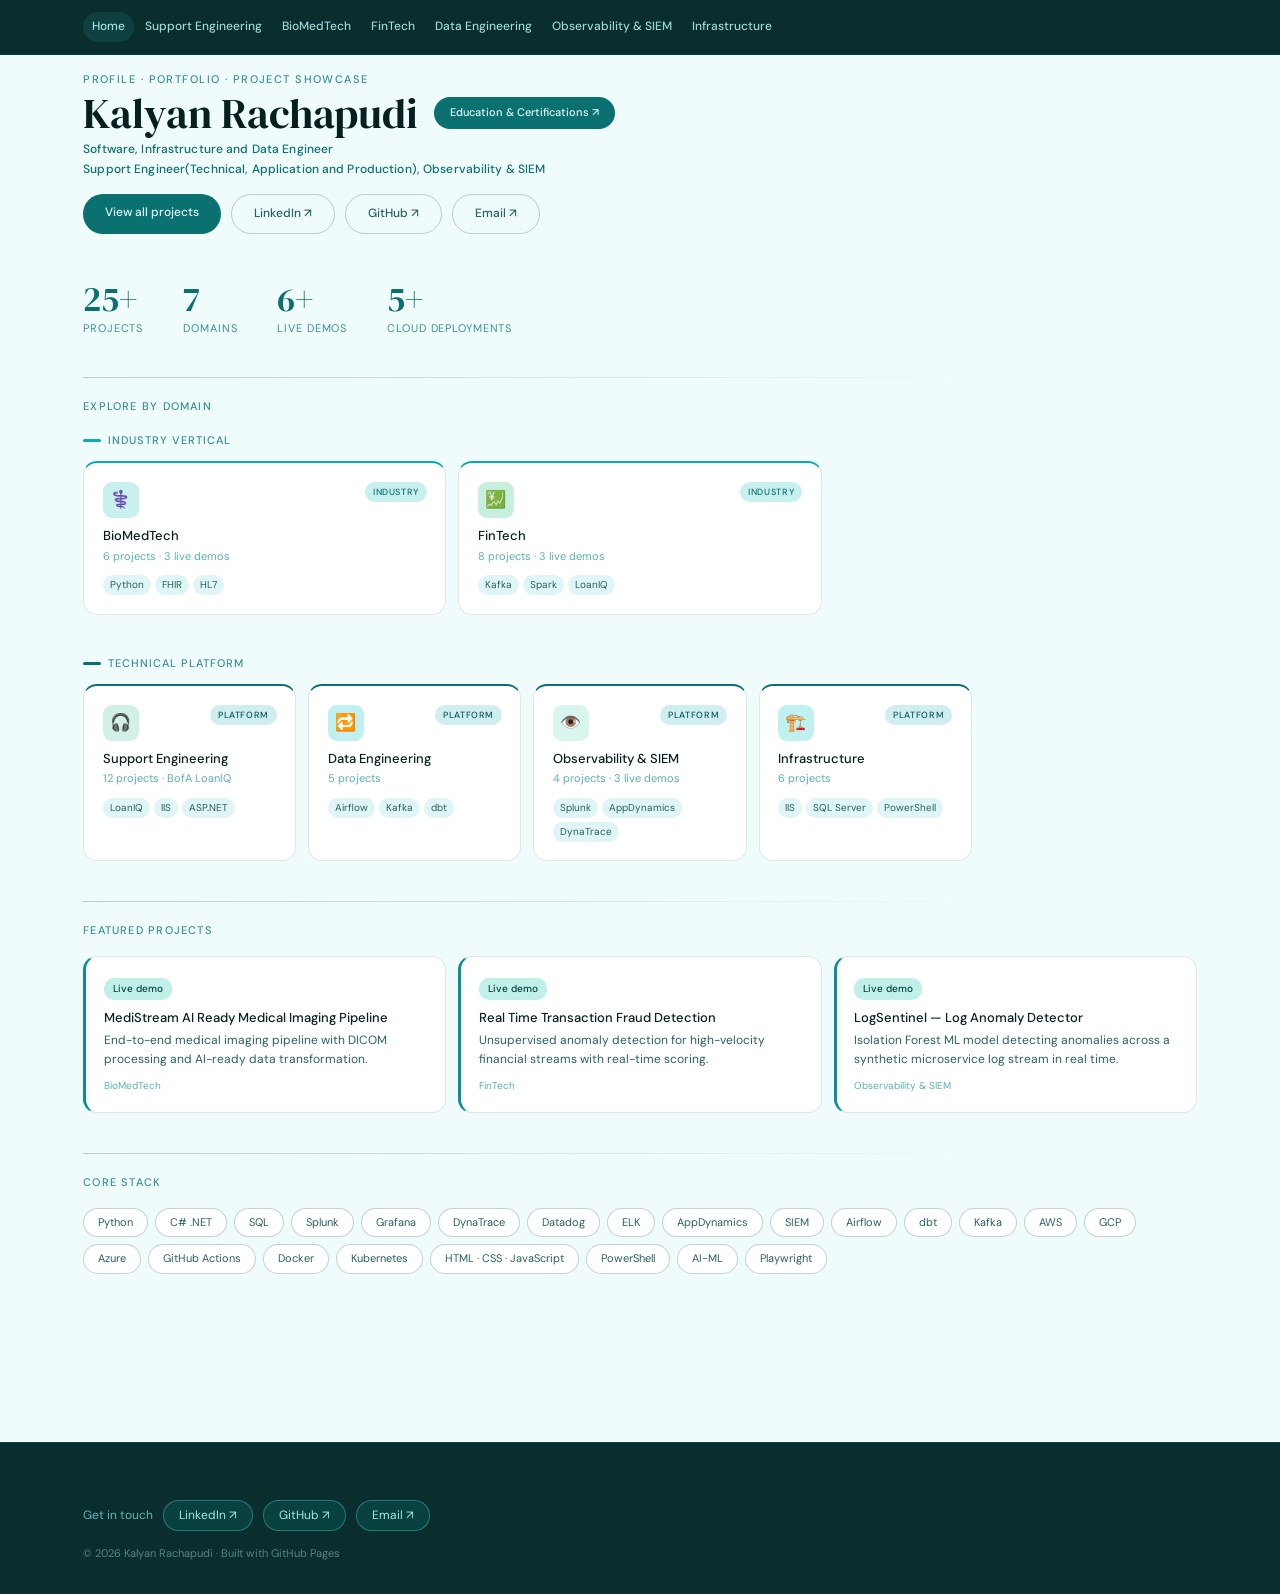
==== commit 8e75a762: "updates" ====
--- a/index.html
+++ b/index.html
@@ -35,14 +35,13 @@
 
   <!-- HERO -->
   <section class="hero">
-    <p class="eyebrow">Portfolio · Project Showcase</p>
+    <p class="eyebrow">Profile · Portfolio · Project Showcase</p>
     <div class="hero-name-row">
       <h1 class="hero-name" style="margin-bottom:0;">Kalyan Rachapudi</h1>
       <a href="education.html" class="btn btn-primary" style="font-size:11px; padding:7px 16px; margin-bottom:0px;">Education &amp; Certifications ↗</a>
     </div>
-    <p class="hero-sub">Software Engineer, Data Engineer and Infrastructure Engineer</p>
-    <p class="hero-sub">Data Analytics, Observability &amp; SIEM, DevOps</p>
-    <p class="hero-sub">Technical Support, Application Support, Production Support</p>
+    <p class="hero-sub">Software, Infrastructure and Data Engineer</p>
+    <p class="hero-sub">Support Engineer(Technical, Application and Production), Observability & SIEM</p>
     <div class="hero-actions">
       <a href="#domains" class="btn btn-primary">View all projects</a>
       <a href="https://www.linkedin.com/in/kr369/" target="_blank" class="btn btn-ghost">LinkedIn ↗</a>
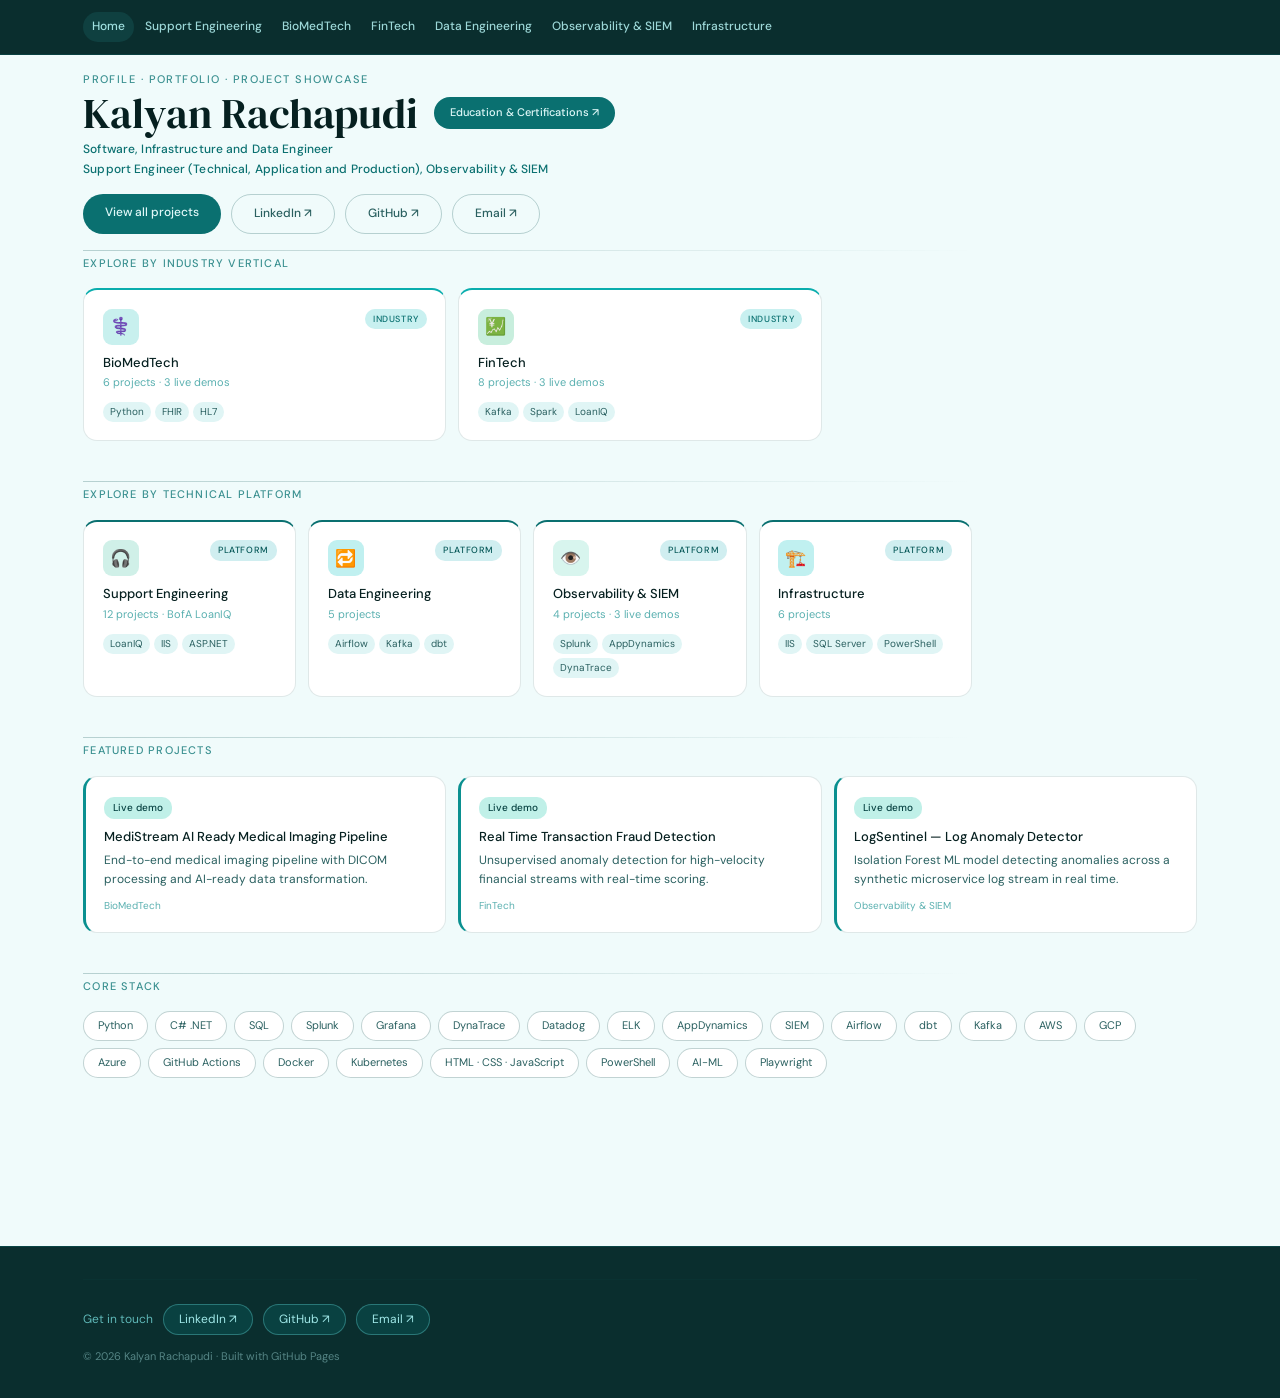
==== commit 559d0e5a: "updates" ====
--- a/index.html
+++ b/index.html
@@ -41,7 +41,7 @@
       <a href="education.html" class="btn btn-primary" style="font-size:11px; padding:7px 16px; margin-bottom:0px;">Education &amp; Certifications ↗</a>
     </div>
     <p class="hero-sub">Software, Infrastructure and Data Engineer</p>
-    <p class="hero-sub">Support Engineer(Technical, Application and Production), Observability & SIEM</p>
+    <p class="hero-sub">Support Engineer (Technical, Application and Production), Observability &amp; SIEM</p>
     <div class="hero-actions">
       <a href="#domains" class="btn btn-primary">View all projects</a>
       <a href="https://www.linkedin.com/in/kr369/" target="_blank" class="btn btn-ghost">LinkedIn ↗</a>
@@ -50,25 +50,12 @@
     </div>
   </section>
 
-  <!-- STATS -->
-  <div class="stats-row">
-    <div class="stat"><div class="stat-num">25+</div><div class="stat-label">Projects</div></div>
-    <div class="stat"><div class="stat-num">7</div><div class="stat-label">Domains</div></div>
-    <div class="stat"><div class="stat-num">6+</div><div class="stat-label">Live Demos</div></div>
-    <div class="stat"><div class="stat-num">5+</div><div class="stat-label">Cloud Deployments</div></div>
-  </div>
-
   <hr class="divider" />
 
   <!-- DOMAIN CARDS -->
   <section id="domains">
-    <p class="section-label">Explore by domain</p>
 
-    <!-- Industry vertical row -->
-    <p class="domains-row-label">
-      <span class="legend-line" style="background:var(--ind-border); display:inline-block; width:18px; height:2.5px; border-radius:2px; vertical-align:middle; margin-right:7px;"></span>
-      Industry vertical
-    </p>
+    <p class="section-label">Explore by Industry Vertical</p>
     <div class="domains-grid domains-grid--industry">
       <a href="biomedtech.html" class="domain-card industry">
         <div class="dc-top"><div class="dc-icon c1">⚕️</div><span class="dc-type industry">Industry</span></div>
@@ -84,13 +71,9 @@
       </a>
     </div>
 
-    <div style="margin-top: 1.5rem;"></div>
+  <hr class="divider" />
 
-    <!-- Technical platform row -->
-    <p class="domains-row-label">
-      <span class="legend-line" style="background:var(--plt-border); display:inline-block; width:18px; height:2.5px; border-radius:2px; vertical-align:middle; margin-right:7px;"></span>
-      Technical platform
-    </p>
+    <p class="section-label">Explore by Technical Platform</p>
     <div class="domains-grid domains-grid--platform">
       <a href="support-engineering.html" class="domain-card platform">
         <div class="dc-top"><div class="dc-icon c6">🎧</div><span class="dc-type platform">Platform</span></div>
--- a/style.css
+++ b/style.css
@@ -135,7 +135,7 @@
 }
 
 /* ── Hero ── */
-.hero { margin-bottom: 3rem; }
+.hero { margin-bottom: 1rem; }
 
 .eyebrow {
   font-size: 11px;
@@ -209,7 +209,7 @@
   height: 1px;
   background: linear-gradient(90deg, var(--border-md) 0%, transparent 80%);
   border: none;
-  margin: 1.25rem 0;
+  margin: 0.25rem 0;
 }
 
 /* ── Stats ── */
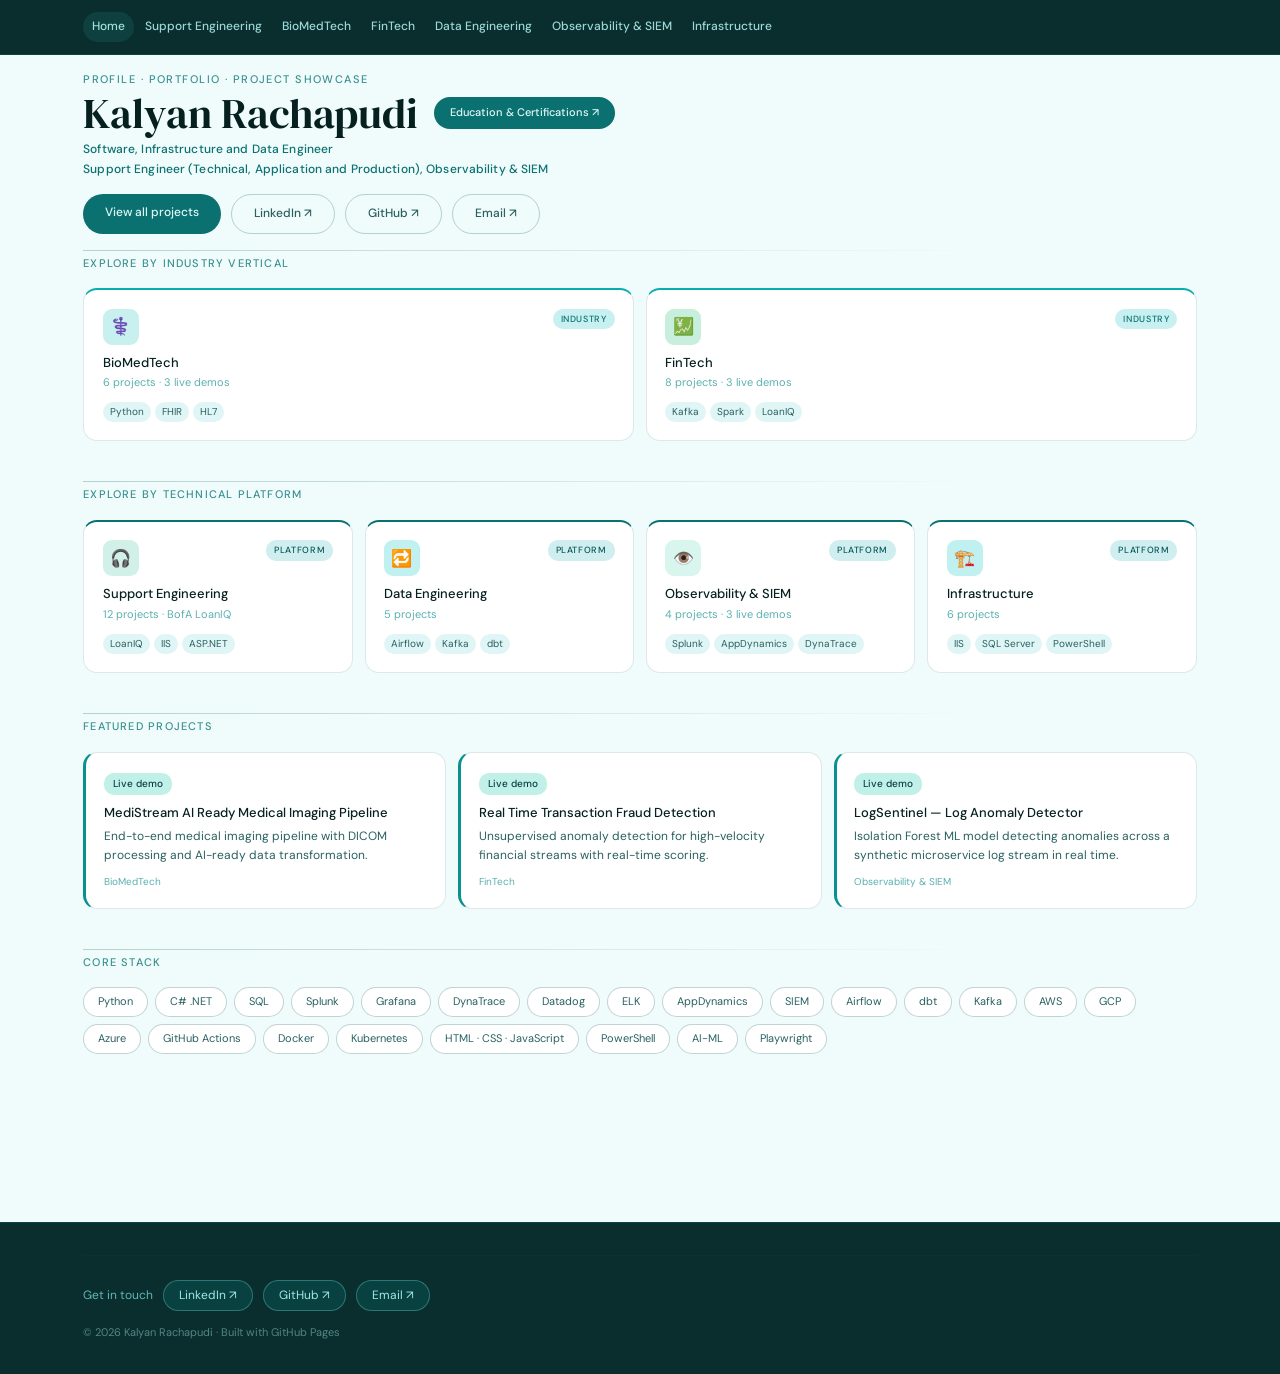
==== commit 34f5c7bb: "updates" ====
--- a/index.html
+++ b/index.html
@@ -56,7 +56,7 @@
   <section id="domains">
 
     <p class="section-label">Explore by Industry Vertical</p>
-    <div class="domains-grid domains-grid--industry">
+    <div class="industry-grid">
       <a href="biomedtech.html" class="domain-card industry">
         <div class="dc-top"><div class="dc-icon c1">⚕️</div><span class="dc-type industry">Industry</span></div>
         <p class="dc-name">BioMedTech</p>
@@ -74,7 +74,7 @@
   <hr class="divider" />
 
     <p class="section-label">Explore by Technical Platform</p>
-    <div class="domains-grid domains-grid--platform">
+    <div class="platform-grid">
       <a href="support-engineering.html" class="domain-card platform">
         <div class="dc-top"><div class="dc-icon c6">🎧</div><span class="dc-type platform">Platform</span></div>
         <p class="dc-name">Support Engineering</p>
--- a/style.css
+++ b/style.css
@@ -250,6 +250,7 @@
   gap: 12px;
   margin-bottom: 2.5rem;
 }
+.domains-grid--platform { grid-template-columns: repeat(4, 1fr); }
 
 .domain-card {
   background: var(--bg-card);
@@ -936,4 +937,18 @@
 @media (max-width: 420px) {
   .domains-grid  { grid-template-columns: 1fr; }
   .certlet-grid  { grid-template-columns: 1fr; }
+}
+
+.industry-grid {
+  display: grid;
+  grid-template-columns: repeat(2, 1fr);
+  gap: 12px;
+  margin-bottom: 2.5rem;
+}
+
+.platform-grid {
+  display: grid;
+  grid-template-columns: repeat(4, 1fr);
+  gap: 12px;
+  margin-bottom: 2.5rem;
 }
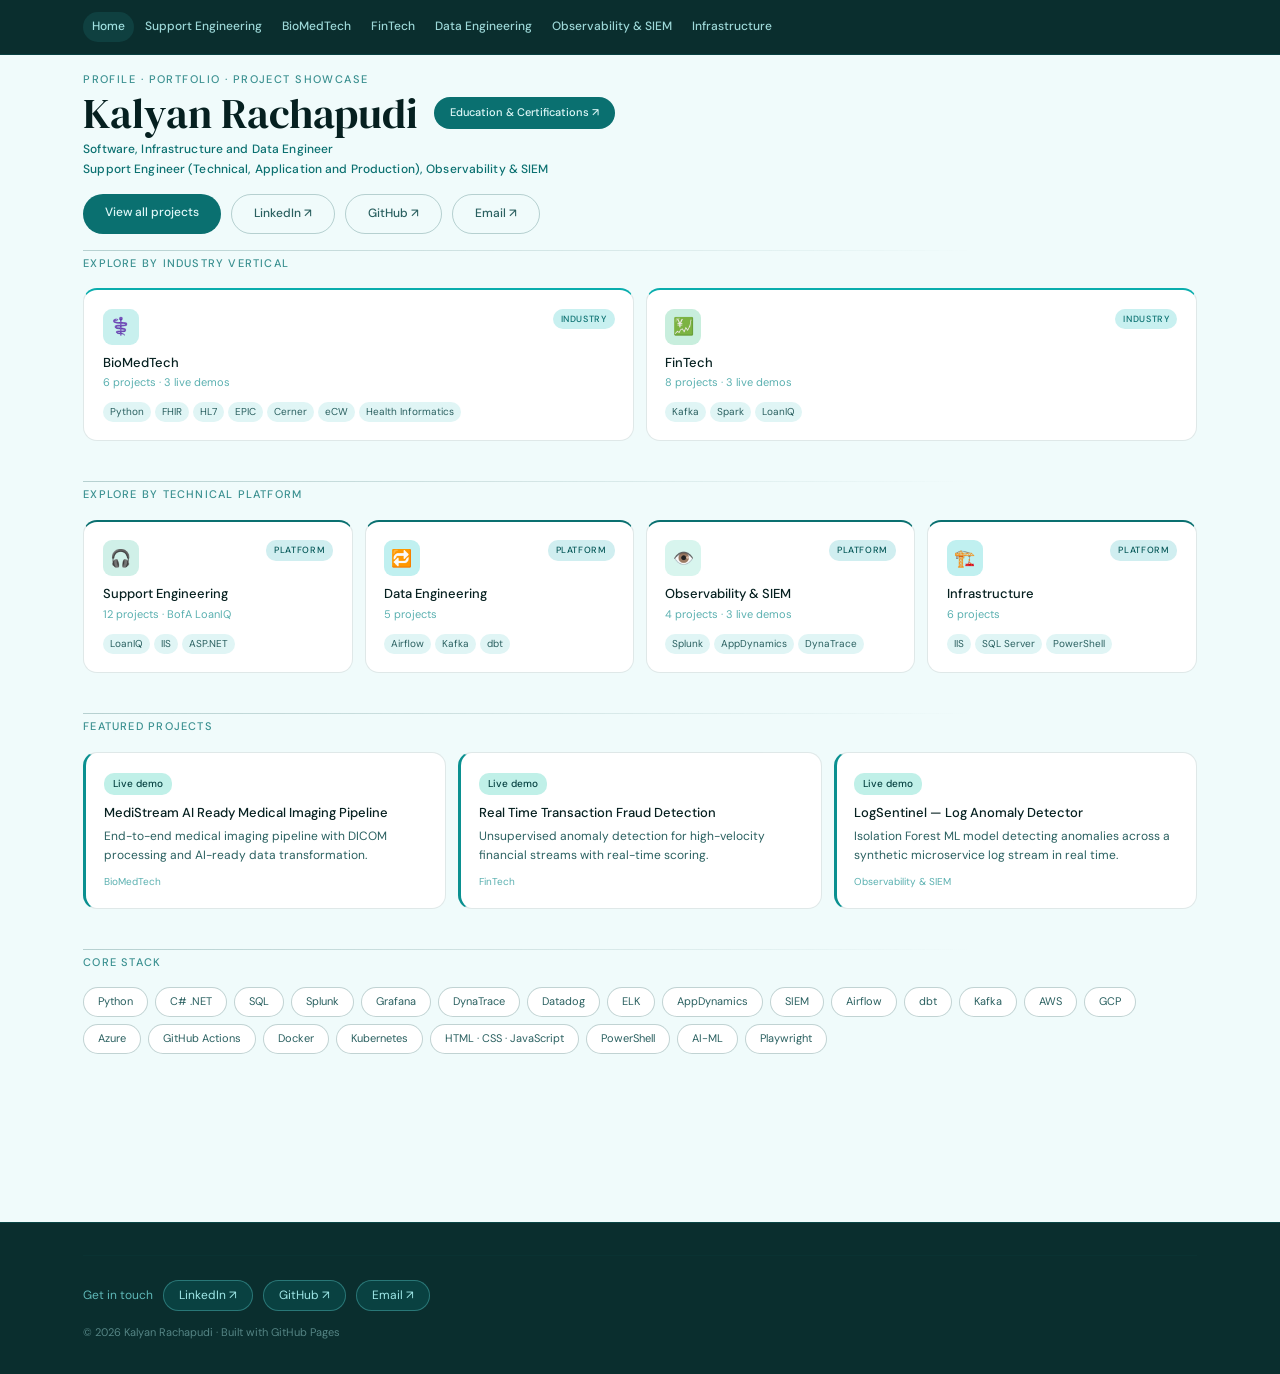
==== commit 9338dcd4: "updates" ====
--- a/index.html
+++ b/index.html
@@ -61,7 +61,7 @@
         <div class="dc-top"><div class="dc-icon c1">⚕️</div><span class="dc-type industry">Industry</span></div>
         <p class="dc-name">BioMedTech</p>
         <p class="dc-meta">6 projects · 3 live demos</p>
-        <div class="dc-tags"><span class="dc-tag">Python</span><span class="dc-tag">FHIR</span><span class="dc-tag">HL7</span></div>
+        <div class="dc-tags"><span class="dc-tag">Python</span><span class="dc-tag">FHIR</span><span class="dc-tag">HL7</span><span class="dc-tag">EPIC</span><span class="dc-tag">Cerner</span><span class="dc-tag">eCW</span><span class="dc-tag">Health Informatics</span></div>
       </a>
       <a href="fintech.html" class="domain-card industry">
         <div class="dc-top"><div class="dc-icon c2">💹</div><span class="dc-type industry">Industry</span></div>
